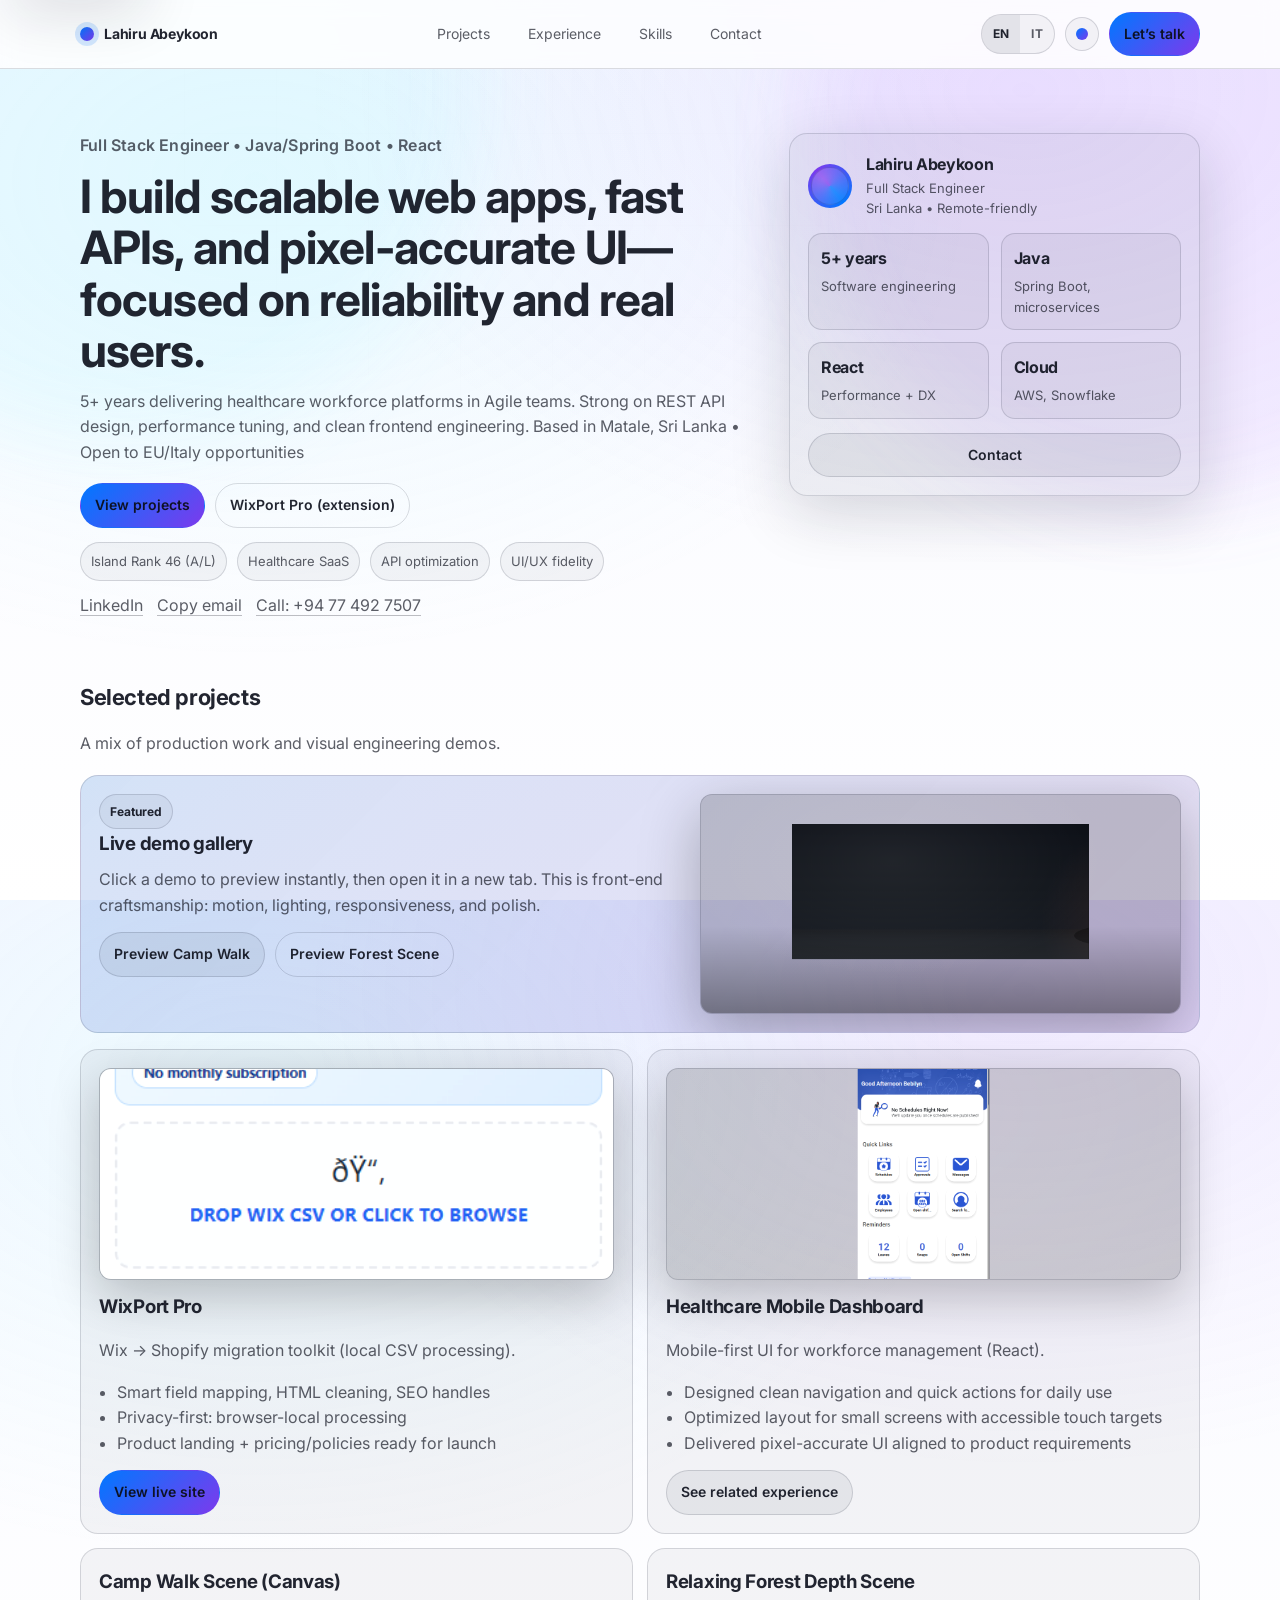
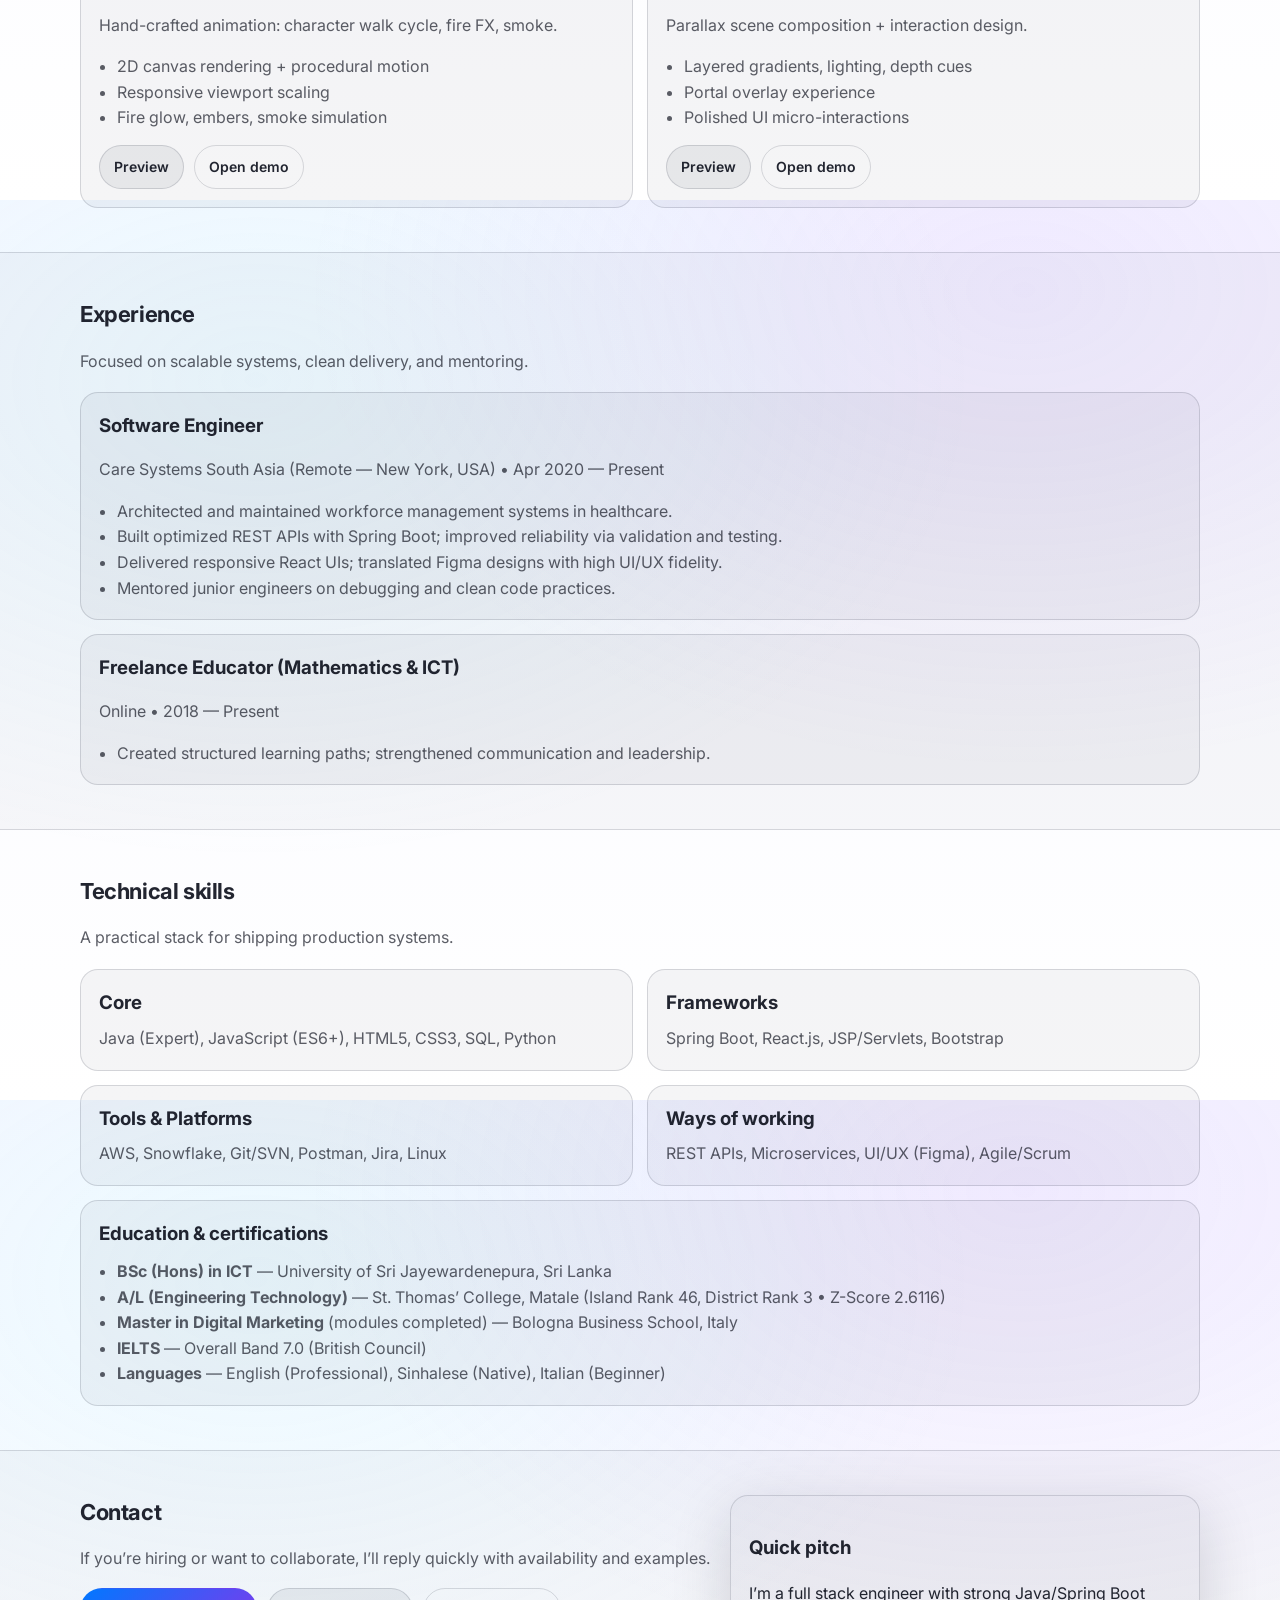
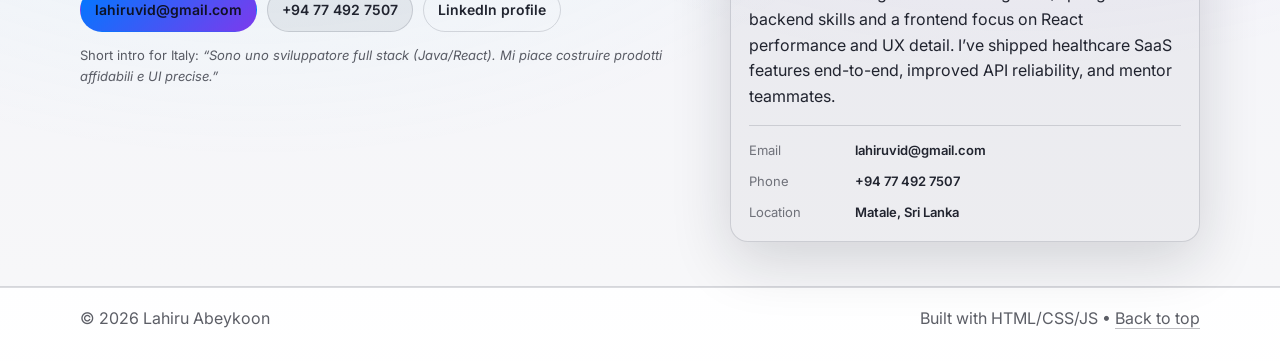
==== portfolio/index.html @ df811078 "Initial portfolio site Add bilingual (EN/IT) portfolio with live demo previews, WixPort Pro and Care" ====
<!doctype html>
<html lang="en" data-lang="en" translate="no" class="notranslate">
  <head>
    <meta charset="UTF-8" />
    <meta name="viewport" content="width=device-width, initial-scale=1.0" />
    <meta
      name="description"
      content="Lahiru Abeykoon — Full Stack Engineer (Java/Spring Boot + React). Scalable web apps, API optimization, and high-fidelity UI/UX."
    />
    <title>Lahiru Abeykoon — Full Stack Engineer</title>
    <link rel="preconnect" href="https://fonts.googleapis.com" />
    <link rel="preconnect" href="https://fonts.gstatic.com" crossorigin />
    <link
      href="https://fonts.googleapis.com/css2?family=Inter:wght@400;500;600;700&display=swap"
      rel="stylesheet"
    />
    <link rel="stylesheet" href="./styles.css?v=20260421" />
  </head>
  <body>
    <a class="skip" href="#content">Skip to content</a>

    <header class="header">
      <div class="container header__inner">
        <a class="brand" href="#top" aria-label="Back to top">
          <span class="brand__mark" aria-hidden="true"></span>
          <span class="brand__text">Lahiru Abeykoon</span>
        </a>

        <nav class="nav" aria-label="Primary">
          <a href="#projects" data-i18n="nav.projects">Projects</a>
          <a href="#experience" data-i18n="nav.experience">Experience</a>
          <a href="#skills" data-i18n="nav.skills">Skills</a>
          <a href="#contact" data-i18n="nav.contact">Contact</a>
        </nav>

        <div class="header__actions">
          <div class="seg notranslate" role="group" aria-label="Language" translate="no" data-notranslate="true">
            <button class="seg__btn notranslate" id="langEN" type="button" aria-pressed="true" translate="no">EN</button>
            <button class="seg__btn notranslate" id="langIT" type="button" aria-pressed="false" translate="no">IT</button>
          </div>
          <button class="iconbtn" id="themeToggle" type="button" aria-label="Toggle theme">
            <span class="iconbtn__dot" aria-hidden="true"></span>
          </button>
          <a class="btn btn--primary" href="#contact" data-i18n="cta.letsTalk">Let’s talk</a>
        </div>
      </div>
    </header>

    <main id="content">
      <section class="hero" id="top">
        <div class="container hero__inner">
          <div class="hero__copy">
            <p class="eyebrow" data-i18n="hero.eyebrow">Full Stack Engineer • Java/Spring Boot • React</p>
            <h1>
              <span data-i18n="hero.h1">
                I build scalable web apps, fast APIs, and pixel-accurate UI—focused on reliability and real users.
              </span>
            </h1>
            <p class="lead">
              <span data-i18n="hero.lead">
                5+ years delivering healthcare workforce platforms in Agile teams. Strong on REST API design, performance tuning, and clean frontend engineering.
              </span>
              <span class="muted" data-i18n="hero.sub">
                Based in Matale, Sri Lanka • Open to EU/Italy opportunities
              </span>
            </p>

            <div class="hero__cta">
              <a class="btn btn--primary" href="#projects" data-i18n="cta.viewProjects">View projects</a>
              <a class="btn btn--ghost" href="https://lahiruvid.github.io/wixport-pro/index.html#top" target="_blank" rel="noreferrer">
                <span data-i18n="cta.wixport">WixPort Pro (extension)</span>
              </a>
            </div>

            <div class="chips" aria-label="Quick highlights">
              <span class="chip" data-i18n="chip.rank">Island Rank 46 (A/L)</span>
              <span class="chip" data-i18n="chip.health">Healthcare SaaS</span>
              <span class="chip" data-i18n="chip.api">API optimization</span>
              <span class="chip" data-i18n="chip.ux">UI/UX fidelity</span>
            </div>

            <div class="hero__links">
              <a class="link" href="https://www.linkedin.com/in/lahiru-abeykoon-052228202" target="_blank" rel="noreferrer">
                LinkedIn
              </a>
              <button class="link link--button" type="button" id="copyEmail" data-copy="lahiruvid@gmail.com">
                <span data-i18n="link.copyEmail">Copy email</span>
              </button>
              <a class="link" href="tel:+94774927507"><span data-i18n="link.call">Call</span>: +94 77 492 7507</a>
            </div>
          </div>

          <aside class="hero__card" aria-label="Profile card">
            <div class="card">
              <div class="card__top">
                <div class="avatar" aria-hidden="true">
                  <span class="avatar__ring"></span>
                  <span class="avatar__core"></span>
                </div>
                <div class="card__meta">
                  <div class="card__name">Lahiru Abeykoon</div>
                  <div class="card__role" data-i18n="card.role">Full Stack Engineer</div>
                  <div class="card__loc" data-i18n="card.loc">Sri Lanka • Remote-friendly</div>
                </div>
              </div>

              <div class="card__grid" role="list">
                <div class="stat" role="listitem">
                  <div class="stat__k">5+ years</div>
                  <div class="stat__v" data-i18n="stat.software">Software engineering</div>
                </div>
                <div class="stat" role="listitem">
                  <div class="stat__k">Java</div>
                  <div class="stat__v">Spring Boot, microservices</div>
                </div>
                <div class="stat" role="listitem">
                  <div class="stat__k">React</div>
                  <div class="stat__v" data-i18n="stat.react">Performance + DX</div>
                </div>
                <div class="stat" role="listitem">
                  <div class="stat__k">Cloud</div>
                  <div class="stat__v">AWS, Snowflake</div>
                </div>
              </div>

              <div class="card__footer">
                <a class="btn btn--secondary btn--full" href="#contact" data-i18n="nav.contact">Contact</a>
              </div>
            </div>
          </aside>
        </div>

        <div class="hero__bg" aria-hidden="true">
          <div class="glow glow--a"></div>
          <div class="glow glow--b"></div>
          <div class="grid"></div>
        </div>
      </section>

      <section class="section" id="projects">
        <div class="container">
          <div class="section__head">
            <h2 data-i18n="projects.h2">Selected projects</h2>
            <p class="muted" data-i18n="projects.sub">A mix of production work and visual engineering demos.</p>
          </div>

          <div class="showcase" aria-label="Live demos">
            <article class="showcase__featured">
              <div class="showcase__copy">
                <p class="badge" data-i18n="showcase.badge">Featured</p>
                <h3 data-i18n="showcase.h3">Live demo gallery</h3>
                <p class="muted" data-i18n="showcase.p">
                  Click a demo to preview instantly, then open it in a new tab. This is front-end craftsmanship: motion, lighting, responsiveness, and polish.
                </p>
                <div class="showcase__actions">
                  <button class="btn btn--secondary" type="button" data-demo-open="../alto-sprite-generator.html" data-i18n="showcase.openCamp">
                    Preview Camp Walk
                  </button>
                  <button class="btn btn--ghost" type="button" data-demo-open="../index.html" data-i18n="showcase.openForest">
                    Preview Forest Scene
                  </button>
                </div>
              </div>
              <div class="showcase__peek" aria-hidden="true">
                <iframe title="Camp Walk preview" loading="lazy" src="../alto-sprite-generator.html"></iframe>
              </div>
            </article>
          </div>

          <div class="cards">
            <article class="pcard">
              <div class="pcard__media">
                <img
                  src="./assets/wixport-app.png"
                  alt="WixPort Pro app UI screenshot"
                  loading="lazy"
                />
              </div>
              <div class="pcard__top">
                <h3>WixPort Pro</h3>
                <p class="muted" data-i18n="wix.sub">Wix → Shopify migration toolkit (local CSV processing).</p>
              </div>
              <ul class="pcard__bullets">
                <li data-i18n="wix.b1">Smart field mapping, HTML cleaning, SEO handles</li>
                <li data-i18n="wix.b2">Privacy-first: browser-local processing</li>
                <li data-i18n="wix.b3">Product landing + pricing/policies ready for launch</li>
              </ul>
              <div class="pcard__actions">
                <a class="btn btn--primary" href="https://lahiruvid.github.io/wixport-pro/index.html#top" target="_blank" rel="noreferrer">
                  <span data-i18n="wix.view">View live site</span>
                </a>
              </div>
            </article>

            <article class="pcard">
              <div class="pcard__media pcard__media--phone">
                <img
                  src="./assets/caresystems-dashboard.png"
                  alt="Healthcare workforce mobile dashboard UI"
                  loading="lazy"
                />
              </div>
              <div class="pcard__top">
                <h3 data-i18n="care.h3">Healthcare Mobile Dashboard</h3>
                <p class="muted" data-i18n="care.sub">Mobile-first UI for workforce management (React).</p>
              </div>
              <ul class="pcard__bullets">
                <li data-i18n="care.b1">Designed clean navigation and quick actions for daily use</li>
                <li data-i18n="care.b2">Optimized layout for small screens with accessible touch targets</li>
                <li data-i18n="care.b3">Delivered pixel-accurate UI aligned to product requirements</li>
              </ul>
              <div class="pcard__actions">
                <a class="btn btn--secondary" href="#experience" data-i18n="care.seeExp">See related experience</a>
              </div>
            </article>

            <article class="pcard">
              <div class="pcard__top">
                <h3>Camp Walk Scene (Canvas)</h3>
                <p class="muted" data-i18n="camp.sub">Hand-crafted animation: character walk cycle, fire FX, smoke.</p>
              </div>
              <ul class="pcard__bullets">
                <li data-i18n="camp.b1">2D canvas rendering + procedural motion</li>
                <li data-i18n="camp.b2">Responsive viewport scaling</li>
                <li data-i18n="camp.b3">Fire glow, embers, smoke simulation</li>
              </ul>
              <div class="pcard__actions">
                <button class="btn btn--secondary" type="button" data-demo-open="../alto-sprite-generator.html" data-i18n="demo.preview">
                  Preview
                </button>
                <a class="btn btn--ghost" href="../alto-sprite-generator.html" target="_blank" rel="noreferrer" data-i18n="demo.open">
                  Open demo
                </a>
              </div>
            </article>

            <article class="pcard">
              <div class="pcard__top">
                <h3>Relaxing Forest Depth Scene</h3>
                <p class="muted" data-i18n="forest.sub">Parallax scene composition + interaction design.</p>
              </div>
              <ul class="pcard__bullets">
                <li data-i18n="forest.b1">Layered gradients, lighting, depth cues</li>
                <li data-i18n="forest.b2">Portal overlay experience</li>
                <li data-i18n="forest.b3">Polished UI micro-interactions</li>
              </ul>
              <div class="pcard__actions">
                <button class="btn btn--secondary" type="button" data-demo-open="../index.html" data-i18n="demo.preview">
                  Preview
                </button>
                <a class="btn btn--ghost" href="../index.html" target="_blank" rel="noreferrer" data-i18n="demo.open">
                  Open demo
                </a>
              </div>
            </article>
          </div>
        </div>
      </section>

      <section class="section section--alt" id="experience">
        <div class="container">
          <div class="section__head">
            <h2 data-i18n="exp.h2">Experience</h2>
            <p class="muted" data-i18n="exp.sub">Focused on scalable systems, clean delivery, and mentoring.</p>
          </div>

          <div class="timeline">
            <article class="titem">
              <div class="titem__role">
                <h3 data-i18n="exp.role1">Software Engineer</h3>
                <p class="muted">
                  <span data-i18n="exp.company1">Care Systems South Asia (Remote — New York, USA) • Apr 2020 — Present</span>
                </p>
              </div>
              <ul class="titem__bullets">
                <li data-i18n="exp.b11">Architected and maintained workforce management systems in healthcare.</li>
                <li data-i18n="exp.b12">Built optimized REST APIs with Spring Boot; improved reliability via validation and testing.</li>
                <li data-i18n="exp.b13">Delivered responsive React UIs; translated Figma designs with high UI/UX fidelity.</li>
                <li data-i18n="exp.b14">Mentored junior engineers on debugging and clean code practices.</li>
              </ul>
            </article>

            <article class="titem">
              <div class="titem__role">
                <h3 data-i18n="exp.role2">Freelance Educator (Mathematics &amp; ICT)</h3>
                <p class="muted" data-i18n="exp.company2">Online • 2018 — Present</p>
              </div>
              <ul class="titem__bullets">
                <li data-i18n="exp.b21">Created structured learning paths; strengthened communication and leadership.</li>
              </ul>
            </article>
          </div>
        </div>
      </section>

      <section class="section" id="skills">
        <div class="container">
          <div class="section__head">
            <h2 data-i18n="skills.h2">Technical skills</h2>
            <p class="muted" data-i18n="skills.sub">A practical stack for shipping production systems.</p>
          </div>

          <div class="skills">
            <div class="skill">
              <h3>Core</h3>
              <p>Java (Expert), JavaScript (ES6+), HTML5, CSS3, SQL, Python</p>
            </div>
            <div class="skill">
              <h3>Frameworks</h3>
              <p>Spring Boot, React.js, JSP/Servlets, Bootstrap</p>
            </div>
            <div class="skill">
              <h3>Tools &amp; Platforms</h3>
              <p>AWS, Snowflake, Git/SVN, Postman, Jira, Linux</p>
            </div>
            <div class="skill">
              <h3>Ways of working</h3>
              <p>REST APIs, Microservices, UI/UX (Figma), Agile/Scrum</p>
            </div>
          </div>

          <div class="edu">
            <h3 data-i18n="edu.h3">Education &amp; certifications</h3>
            <ul class="edu__list">
              <li><strong data-i18n="edu.d1">BSc (Hons) in ICT</strong> — <span data-i18n="edu.d1s">University of Sri Jayewardenepura, Sri Lanka</span></li>
              <li>
                <strong data-i18n="edu.d2">A/L (Engineering Technology)</strong> — <span data-i18n="edu.d2s">St. Thomas’ College, Matale</span>
                <span class="muted" data-i18n="edu.d2x">(Island Rank 46, District Rank 3 • Z-Score 2.6116)</span>
              </li>
              <li><strong data-i18n="edu.d3">Master in Digital Marketing</strong> <span data-i18n="edu.d3x">(modules completed)</span> — <span data-i18n="edu.d3s">Bologna Business School, Italy</span></li>
              <li><strong data-i18n="edu.d4">IELTS</strong> — <span data-i18n="edu.d4s">Overall Band 7.0 (British Council)</span></li>
              <li><strong data-i18n="edu.d5">Languages</strong> — <span data-i18n="edu.d5s">English (Professional), Sinhalese (Native), Italian (Beginner)</span></li>
            </ul>
          </div>
        </div>
      </section>

      <section class="section section--alt" id="contact">
        <div class="container">
          <div class="contact">
            <div class="contact__copy">
              <h2 data-i18n="contact.h2">Contact</h2>
              <p class="muted">
                <span data-i18n="contact.sub">
                  If you’re hiring or want to collaborate, I’ll reply quickly with availability and examples.
                </span>
              </p>
              <div class="contact__links">
                <a class="btn btn--primary" href="mailto:lahiruvid@gmail.com">lahiruvid@gmail.com</a>
                <a class="btn btn--secondary" href="tel:+94774927507">+94 77 492 7507</a>
                <a class="btn btn--ghost" href="https://www.linkedin.com/in/lahiru-abeykoon-052228202" target="_blank" rel="noreferrer">
                  <span data-i18n="contact.linkedin">LinkedIn profile</span>
                </a>
              </div>
              <p class="muted small">
                <span data-i18n="contact.itHint">Short intro for Italy:</span>
                <span class="italian" data-i18n="contact.itLine">“Sono uno sviluppatore full stack (Java/React). Mi piace costruire prodotti affidabili e UI precise.”</span>
              </p>
            </div>

            <div class="contact__card card card--soft">
              <h3 data-i18n="pitch.h3">Quick pitch</h3>
              <p>
                <span data-i18n="pitch.p">
                  I’m a full stack engineer with strong Java/Spring Boot backend skills and a frontend focus on React performance and UX detail. I’ve shipped healthcare SaaS features end-to-end, improved API reliability, and mentor teammates.
                </span>
              </p>
              <div class="divider" role="separator" aria-hidden="true"></div>
              <div class="kvs">
                <div class="kv"><span class="kv__k">Email</span><span class="kv__v">lahiruvid@gmail.com</span></div>
                <div class="kv"><span class="kv__k">Phone</span><span class="kv__v">+94 77 492 7507</span></div>
                <div class="kv"><span class="kv__k">Location</span><span class="kv__v">Matale, Sri Lanka</span></div>
              </div>
            </div>
          </div>
        </div>
      </section>
    </main>

    <footer class="footer">
      <div class="container footer__inner">
        <span class="muted">© <span id="year"></span> Lahiru Abeykoon</span>
        <span class="muted">
          Built with HTML/CSS/JS • <a class="link" href="#top">Back to top</a>
        </span>
      </div>
    </footer>

    <div class="modal" id="demoModal" aria-hidden="true" aria-label="Demo preview">
      <div class="modal__backdrop" data-demo-close></div>
      <div class="modal__panel" role="dialog" aria-modal="true" aria-label="Demo preview panel">
        <div class="modal__bar">
          <div class="modal__title" id="demoTitle" data-i18n="modal.title">Demo preview</div>
          <div class="modal__actions">
            <a class="btn btn--ghost" id="demoOpenNewTab" href="#" target="_blank" rel="noreferrer" data-i18n="modal.openNewTab">
              Open in new tab
            </a>
            <button class="btn btn--secondary" type="button" data-demo-close data-i18n="modal.close">Close</button>
          </div>
        </div>
        <iframe class="modal__frame" id="demoFrame" title="Demo preview frame"></iframe>
      </div>
    </div>

    <script src="./script.js?v=20260421"></script>
  </body>
</html>
---- portfolio/styles.css ----
:root {
  --bg: #070a10;
  --bg2: #0b1020;
  --text: rgba(255, 255, 255, 0.92);
  --muted: rgba(255, 255, 255, 0.68);
  --muted2: rgba(255, 255, 255, 0.56);
  --card: rgba(255, 255, 255, 0.06);
  --card2: rgba(255, 255, 255, 0.04);
  --line: rgba(255, 255, 255, 0.10);
  --shadow: 0 18px 60px rgba(0, 0, 0, 0.38);
  --accent: #8bf3ff;
  --accent2: #b27bff;
  --good: #86efac;
  --warn: #fde68a;
  --radius: 18px;
  --radius2: 14px;
  --container: 1120px;
}

[data-theme="light"] {
  --bg: #f7f8ff;
  --bg2: #ffffff;
  --text: rgba(15, 18, 30, 0.92);
  --muted: rgba(15, 18, 30, 0.68);
  --muted2: rgba(15, 18, 30, 0.56);
  --card: rgba(12, 18, 40, 0.06);
  --card2: rgba(12, 18, 40, 0.04);
  --line: rgba(12, 18, 40, 0.14);
  --shadow: 0 18px 60px rgba(20, 25, 40, 0.16);
  --accent: #0078ff;
  --accent2: #7c3aed;
}

* { box-sizing: border-box; }
html, body { height: 100%; }

body {
  margin: 0;
  background: radial-gradient(1200px 800px at 20% 20%, rgba(139, 243, 255, 0.12), transparent 60%),
    radial-gradient(1200px 800px at 80% 10%, rgba(178, 123, 255, 0.12), transparent 60%),
    linear-gradient(to bottom, var(--bg), var(--bg2));
  color: var(--text);
  font-family: Inter, system-ui, -apple-system, Segoe UI, Roboto, Arial, sans-serif;
  line-height: 1.6;
}

a { color: inherit; text-decoration: none; }
button { font: inherit; color: inherit; }

.container {
  width: min(var(--container), calc(100% - 40px));
  margin: 0 auto;
}

.muted { color: var(--muted); }
.small { font-size: 13px; }
.italian { font-style: italic; }

.skip {
  position: absolute;
  top: 10px;
  left: 10px;
  padding: 10px 12px;
  border-radius: 12px;
  background: var(--bg2);
  box-shadow: var(--shadow);
  transform: translateY(-140%);
  transition: transform 0.18s ease;
  z-index: 999;
}
.skip:focus { transform: translateY(0); }

.header {
  position: sticky;
  top: 0;
  z-index: 50;
  background: color-mix(in srgb, var(--bg2) 76%, transparent);
  backdrop-filter: blur(10px);
  border-bottom: 1px solid var(--line);
}
.header__inner {
  display: flex;
  align-items: center;
  justify-content: space-between;
  gap: 14px;
  min-height: 68px;
}

.brand {
  display: inline-flex;
  align-items: center;
  gap: 10px;
  font-weight: 700;
  letter-spacing: -0.2px;
}
.brand__mark {
  width: 14px;
  height: 14px;
  border-radius: 999px;
  background: linear-gradient(135deg, var(--accent), var(--accent2));
  box-shadow: 0 0 0 5px color-mix(in srgb, var(--accent) 16%, transparent);
}
.brand__text { font-size: 14px; }

.nav {
  display: flex;
  gap: 18px;
  align-items: center;
  color: var(--muted);
  font-size: 14px;
}
.nav a { padding: 8px 10px; border-radius: 999px; }
.nav a:hover { background: var(--card); color: var(--text); }

.header__actions { display: flex; gap: 10px; align-items: center; }
.seg {
  display: inline-flex;
  border: 1px solid var(--line);
  background: var(--card2);
  border-radius: 999px;
  overflow: hidden;
}
.seg__btn {
  border: 0;
  background: transparent;
  padding: 9px 11px;
  cursor: pointer;
  color: var(--muted);
  font-weight: 700;
  letter-spacing: 0.3px;
  font-size: 12px;
}
.seg__btn[aria-pressed="true"] {
  background: var(--card);
  color: var(--text);
}
.seg__btn:hover { background: var(--card2); color: var(--text); }
.iconbtn {
  border: 1px solid var(--line);
  background: var(--card2);
  padding: 10px;
  border-radius: 999px;
  cursor: pointer;
  display: inline-flex;
  align-items: center;
  justify-content: center;
}
.iconbtn:hover { background: var(--card); }
.iconbtn__dot {
  width: 12px;
  height: 12px;
  border-radius: 999px;
  background: linear-gradient(135deg, var(--accent), var(--accent2));
}

.btn {
  display: inline-flex;
  align-items: center;
  justify-content: center;
  gap: 10px;
  border-radius: 999px;
  padding: 10px 14px;
  border: 1px solid transparent;
  cursor: pointer;
  transition: transform 0.12s ease, background 0.12s ease, border-color 0.12s ease;
  font-weight: 600;
  font-size: 14px;
}
.btn:active { transform: translateY(1px); }
.btn--full { width: 100%; }
.btn--primary {
  background: linear-gradient(135deg, var(--accent), var(--accent2));
  color: rgba(10, 12, 20, 0.92);
}
.btn--secondary {
  background: var(--card);
  border-color: var(--line);
}
.btn--ghost {
  background: transparent;
  border-color: var(--line);
}
.btn--ghost:hover, .btn--secondary:hover { background: var(--card2); }

.hero {
  position: relative;
  padding: 64px 0 18px;
  overflow: clip;
}
.hero__inner {
  display: grid;
  grid-template-columns: 1.25fr 0.75fr;
  gap: 24px;
  align-items: start;
}

.eyebrow {
  display: inline-flex;
  gap: 10px;
  align-items: center;
  color: var(--muted);
  font-weight: 600;
  letter-spacing: 0.2px;
  margin: 0 0 12px;
}

h1 {
  font-size: clamp(32px, 4vw, 46px);
  line-height: 1.12;
  letter-spacing: -0.9px;
  margin: 0 0 12px;
}

.lead {
  margin: 0 0 18px;
  color: var(--muted);
  font-size: 16px;
}

.hero__cta { display: flex; gap: 10px; flex-wrap: wrap; margin: 18px 0 14px; }

.chips { display: flex; flex-wrap: wrap; gap: 10px; margin: 12px 0 12px; }
.chip {
  padding: 8px 10px;
  border-radius: 999px;
  background: var(--card2);
  border: 1px solid var(--line);
  font-size: 13px;
  color: var(--muted);
}

.hero__links {
  display: flex;
  flex-wrap: wrap;
  gap: 14px;
  margin-top: 10px;
}
.link {
  color: var(--muted);
  text-decoration: underline;
  text-decoration-color: color-mix(in srgb, var(--muted) 40%, transparent);
  text-underline-offset: 4px;
}
.link:hover { color: var(--text); }
.link--button {
  border: 0;
  background: transparent;
  padding: 0;
  cursor: pointer;
}

.hero__card { position: relative; }
.card {
  background: color-mix(in srgb, var(--card) 92%, transparent);
  border: 1px solid var(--line);
  border-radius: var(--radius);
  box-shadow: var(--shadow);
  padding: 18px;
}
.card--soft { background: color-mix(in srgb, var(--card2) 95%, transparent); }

.card__top { display: flex; gap: 14px; align-items: center; }
.avatar { width: 44px; height: 44px; position: relative; }
.avatar__ring {
  position: absolute;
  inset: 0;
  border-radius: 999px;
  background: conic-gradient(from 140deg, var(--accent), var(--accent2), var(--accent));
  filter: blur(0.2px);
}
.avatar__core {
  position: absolute;
  inset: 3px;
  border-radius: 999px;
  background: radial-gradient(circle at 30% 30%, rgba(255, 255, 255, 0.25), rgba(255, 255, 255, 0.05));
  border: 1px solid var(--line);
}

.card__name { font-weight: 700; letter-spacing: -0.3px; }
.card__role, .card__loc { color: var(--muted); font-size: 13px; }

.card__grid {
  display: grid;
  grid-template-columns: 1fr 1fr;
  gap: 12px;
  margin-top: 14px;
}
.stat {
  background: var(--card2);
  border: 1px solid var(--line);
  border-radius: var(--radius2);
  padding: 12px;
}
.stat__k { font-weight: 700; letter-spacing: -0.3px; }
.stat__v { color: var(--muted); font-size: 13px; margin-top: 4px; }

.card__footer { margin-top: 14px; }

.hero__bg { position: absolute; inset: -120px 0 -140px; pointer-events: none; z-index: -1; }
.glow {
  position: absolute;
  width: 720px;
  height: 720px;
  border-radius: 999px;
  filter: blur(40px);
  opacity: 0.72;
}
.glow--a { left: -240px; top: -220px; background: rgba(139, 243, 255, 0.16); }
.glow--b { right: -240px; top: -160px; background: rgba(178, 123, 255, 0.16); }
.grid {
  position: absolute;
  inset: 0;
  background-image:
    linear-gradient(to right, color-mix(in srgb, var(--line) 55%, transparent) 1px, transparent 1px),
    linear-gradient(to bottom, color-mix(in srgb, var(--line) 55%, transparent) 1px, transparent 1px);
  background-size: 92px 92px;
  opacity: 0.08;
  mask-image: radial-gradient(ellipse at 40% 15%, rgba(0,0,0,1) 10%, rgba(0,0,0,0) 72%);
}

.section { padding: 44px 0; }
.section--alt {
  background: color-mix(in srgb, var(--card2) 65%, transparent);
  border-top: 1px solid var(--line);
  border-bottom: 1px solid var(--line);
}
.section__head { margin-bottom: 18px; }
h2 {
  margin: 0;
  font-size: 22px;
  letter-spacing: -0.4px;
}

.cards {
  display: grid;
  grid-template-columns: repeat(2, minmax(0, 1fr));
  gap: 14px;
}
.pcard {
  background: var(--card2);
  border: 1px solid var(--line);
  border-radius: var(--radius);
  padding: 18px;
}
.pcard__media {
  border-radius: calc(var(--radius) - 6px);
  border: 1px solid var(--line);
  overflow: hidden;
  background: rgba(0, 0, 0, 0.16);
  margin-bottom: 12px;
  box-shadow: 0 16px 50px rgba(0, 0, 0, 0.22);
}
.pcard__media img {
  width: 100%;
  height: 210px;
  object-fit: cover;
  display: block;
  filter: saturate(1.02) contrast(1.05);
  transform: scale(1.02);
}
.pcard__media--phone img {
  height: 210px;
  object-fit: contain;
  background: radial-gradient(ellipse at 45% 20%, rgba(255,255,255,0.10), rgba(255,255,255,0.02));
}
.pcard h3 { margin: 0 0 6px; letter-spacing: -0.3px; }
.pcard__bullets { margin: 12px 0 0; padding-left: 18px; color: var(--muted); }
.pcard__actions { margin-top: 14px; display: flex; gap: 10px; flex-wrap: wrap; }

.showcase {
  margin: 14px 0 16px;
}
.showcase__featured {
  display: grid;
  grid-template-columns: 1.1fr 0.9fr;
  gap: 14px;
  background: linear-gradient(
      135deg,
      color-mix(in srgb, var(--accent) 14%, transparent),
      color-mix(in srgb, var(--accent2) 12%, transparent)
    ),
    var(--card2);
  border: 1px solid var(--line);
  border-radius: var(--radius);
  padding: 18px;
  overflow: hidden;
  position: relative;
}
.badge {
  display: inline-flex;
  align-items: center;
  gap: 8px;
  padding: 7px 10px;
  border-radius: 999px;
  border: 1px solid var(--line);
  background: color-mix(in srgb, var(--card) 70%, transparent);
  font-size: 12px;
  font-weight: 700;
  color: var(--text);
  margin: 0 0 10px;
}
.showcase__copy h3 { margin: 0 0 8px; letter-spacing: -0.3px; }
.showcase__copy p { margin: 0; }
.showcase__actions { display: flex; gap: 10px; flex-wrap: wrap; margin-top: 14px; }
.showcase__peek {
  position: relative;
  border-radius: calc(var(--radius) - 6px);
  border: 1px solid var(--line);
  overflow: hidden;
  background: rgba(0, 0, 0, 0.18);
  min-height: 220px;
  box-shadow: 0 18px 60px rgba(0, 0, 0, 0.28);
}
.showcase__peek::after {
  content: "";
  position: absolute;
  inset: 0;
  pointer-events: none;
  background: radial-gradient(ellipse at 40% 30%, rgba(255,255,255,0.08), transparent 55%),
    linear-gradient(to top, rgba(0,0,0,0.35), transparent 40%);
}
.showcase__peek iframe {
  width: 100%;
  height: 100%;
  border: 0;
  transform: scale(0.62);
  transform-origin: 50% 35%;
  filter: saturate(0.95) contrast(1.05) brightness(0.95);
  pointer-events: none;
}

.modal {
  position: fixed;
  inset: 0;
  z-index: 300;
  display: none;
  align-items: center;
  justify-content: center;
  padding: 18px;
}
.modal.open { display: flex; }
.modal__backdrop {
  position: absolute;
  inset: 0;
  background: rgba(0, 0, 0, 0.62);
  backdrop-filter: blur(10px);
}
.modal__panel {
  position: relative;
  width: min(1100px, 96vw);
  height: min(720px, 86vh);
  border-radius: 18px;
  border: 1px solid var(--line);
  background: color-mix(in srgb, var(--bg2) 72%, transparent);
  box-shadow: var(--shadow);
  overflow: hidden;
}
.modal__bar {
  display: flex;
  align-items: center;
  justify-content: space-between;
  gap: 10px;
  padding: 10px 12px;
  border-bottom: 1px solid var(--line);
}
.modal__title {
  font-weight: 700;
  letter-spacing: -0.2px;
  font-size: 13px;
  color: var(--muted);
}
.modal__actions { display: flex; gap: 10px; align-items: center; }
.modal__frame {
  width: 100%;
  height: calc(100% - 44px);
  border: 0;
  display: block;
  background: transparent;
}
.timeline { display: grid; gap: 14px; }
.titem {
  background: var(--card2);
  border: 1px solid var(--line);
  border-radius: var(--radius);
  padding: 18px;
}
.titem h3 { margin: 0; }
.titem__bullets { margin: 12px 0 0; padding-left: 18px; color: var(--muted); }

.skills {
  display: grid;
  grid-template-columns: repeat(2, minmax(0, 1fr));
  gap: 14px;
}
.skill {
  background: var(--card2);
  border: 1px solid var(--line);
  border-radius: var(--radius);
  padding: 18px;
}
.skill h3 { margin: 0 0 8px; }
.skill p { margin: 0; color: var(--muted); }

.edu {
  margin-top: 14px;
  background: var(--card2);
  border: 1px solid var(--line);
  border-radius: var(--radius);
  padding: 18px;
}
.edu h3 { margin: 0 0 10px; }
.edu__list { margin: 0; padding-left: 18px; color: var(--muted); }

.contact {
  display: grid;
  grid-template-columns: 1.15fr 0.85fr;
  gap: 14px;
  align-items: start;
}
.contact__links { display: flex; gap: 10px; flex-wrap: wrap; margin-top: 14px; }

.divider {
  height: 1px;
  background: var(--line);
  margin: 14px 0;
}
.kvs { display: grid; gap: 10px; }
.kv { display: grid; grid-template-columns: 96px 1fr; gap: 10px; }
.kv__k { color: var(--muted2); font-size: 13px; }
.kv__v { color: var(--text); font-weight: 600; font-size: 13px; }

.footer {
  padding: 18px 0 30px;
  border-top: 1px solid var(--line);
}
.footer__inner {
  display: flex;
  justify-content: space-between;
  gap: 14px;
  flex-wrap: wrap;
}

@media (max-width: 920px) {
  .hero__inner { grid-template-columns: 1fr; }
  .cards { grid-template-columns: 1fr; }
  .skills { grid-template-columns: 1fr; }
  .contact { grid-template-columns: 1fr; }
  .nav { display: none; }
  .showcase__featured { grid-template-columns: 1fr; }
  .showcase__peek iframe { transform: scale(0.72); transform-origin: 50% 28%; }
}

@media (prefers-reduced-motion: reduce) {
  * { scroll-behavior: auto !important; transition: none !important; }
}
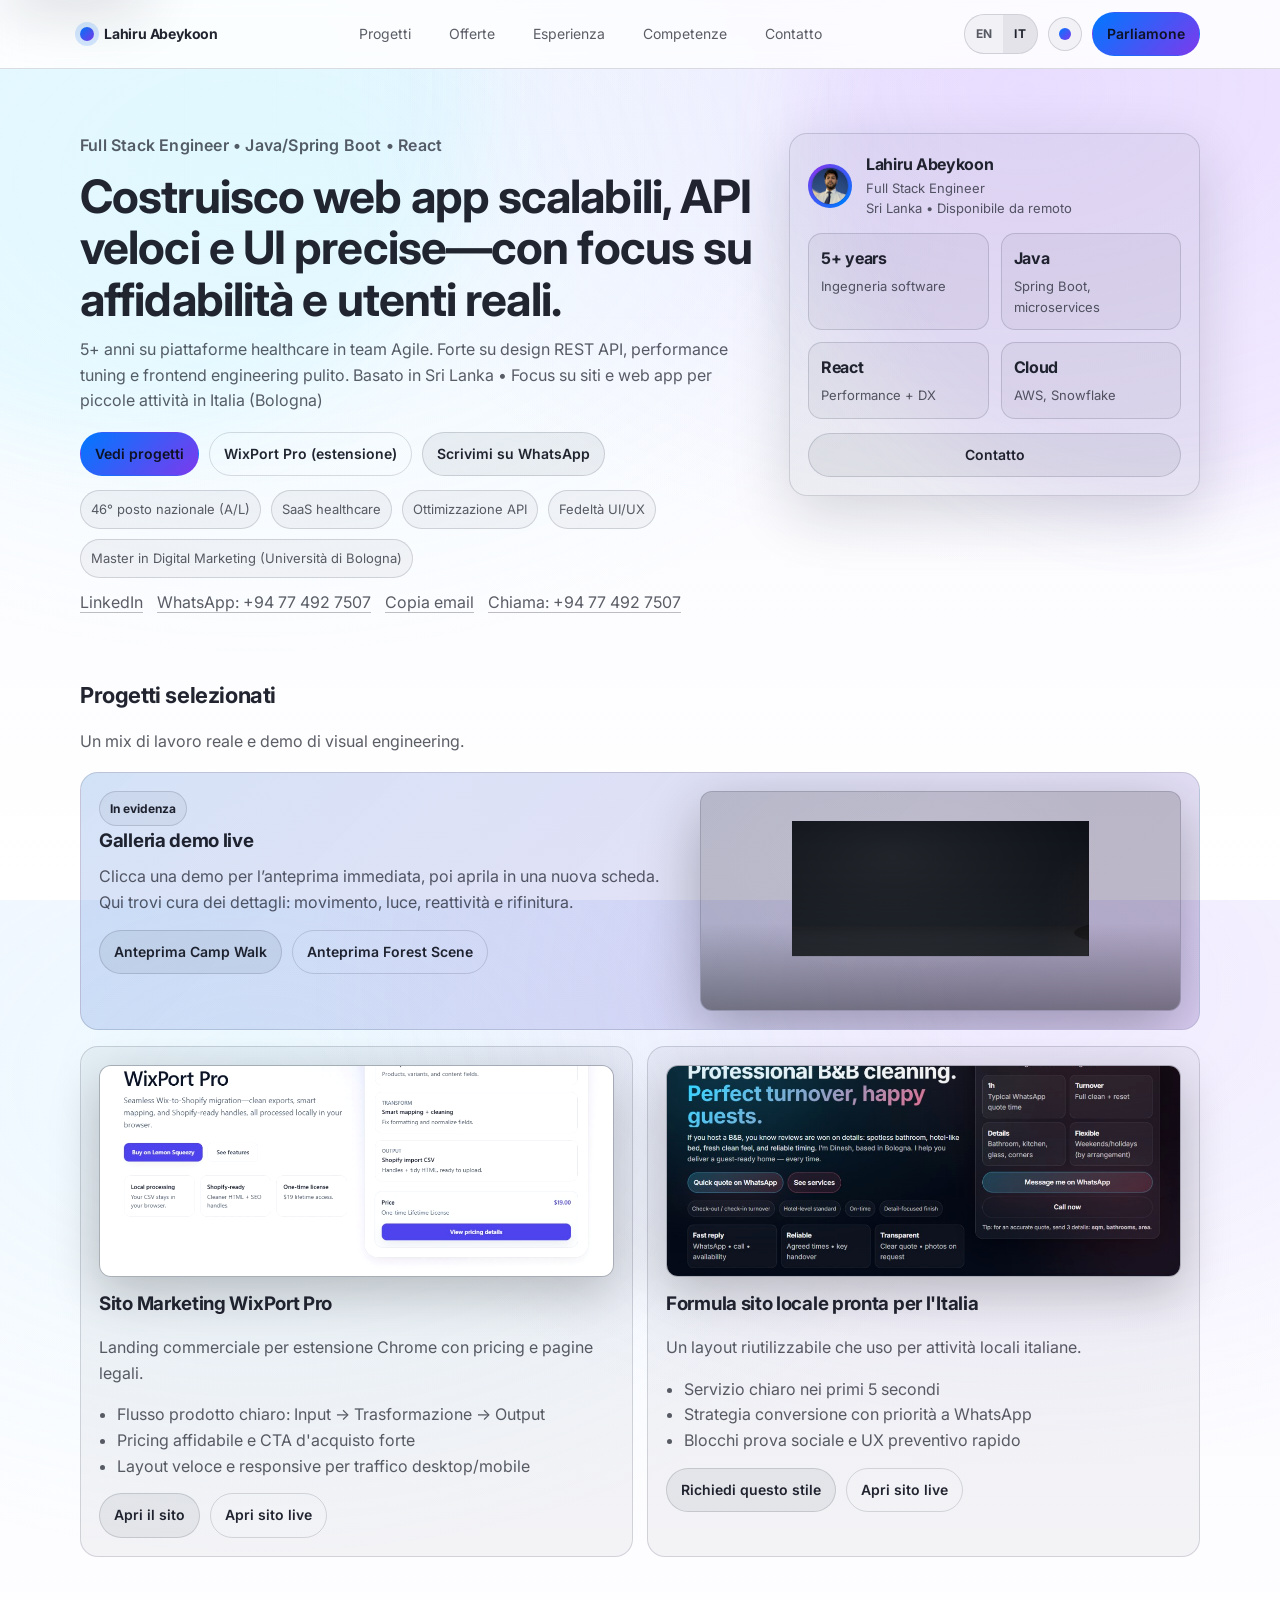
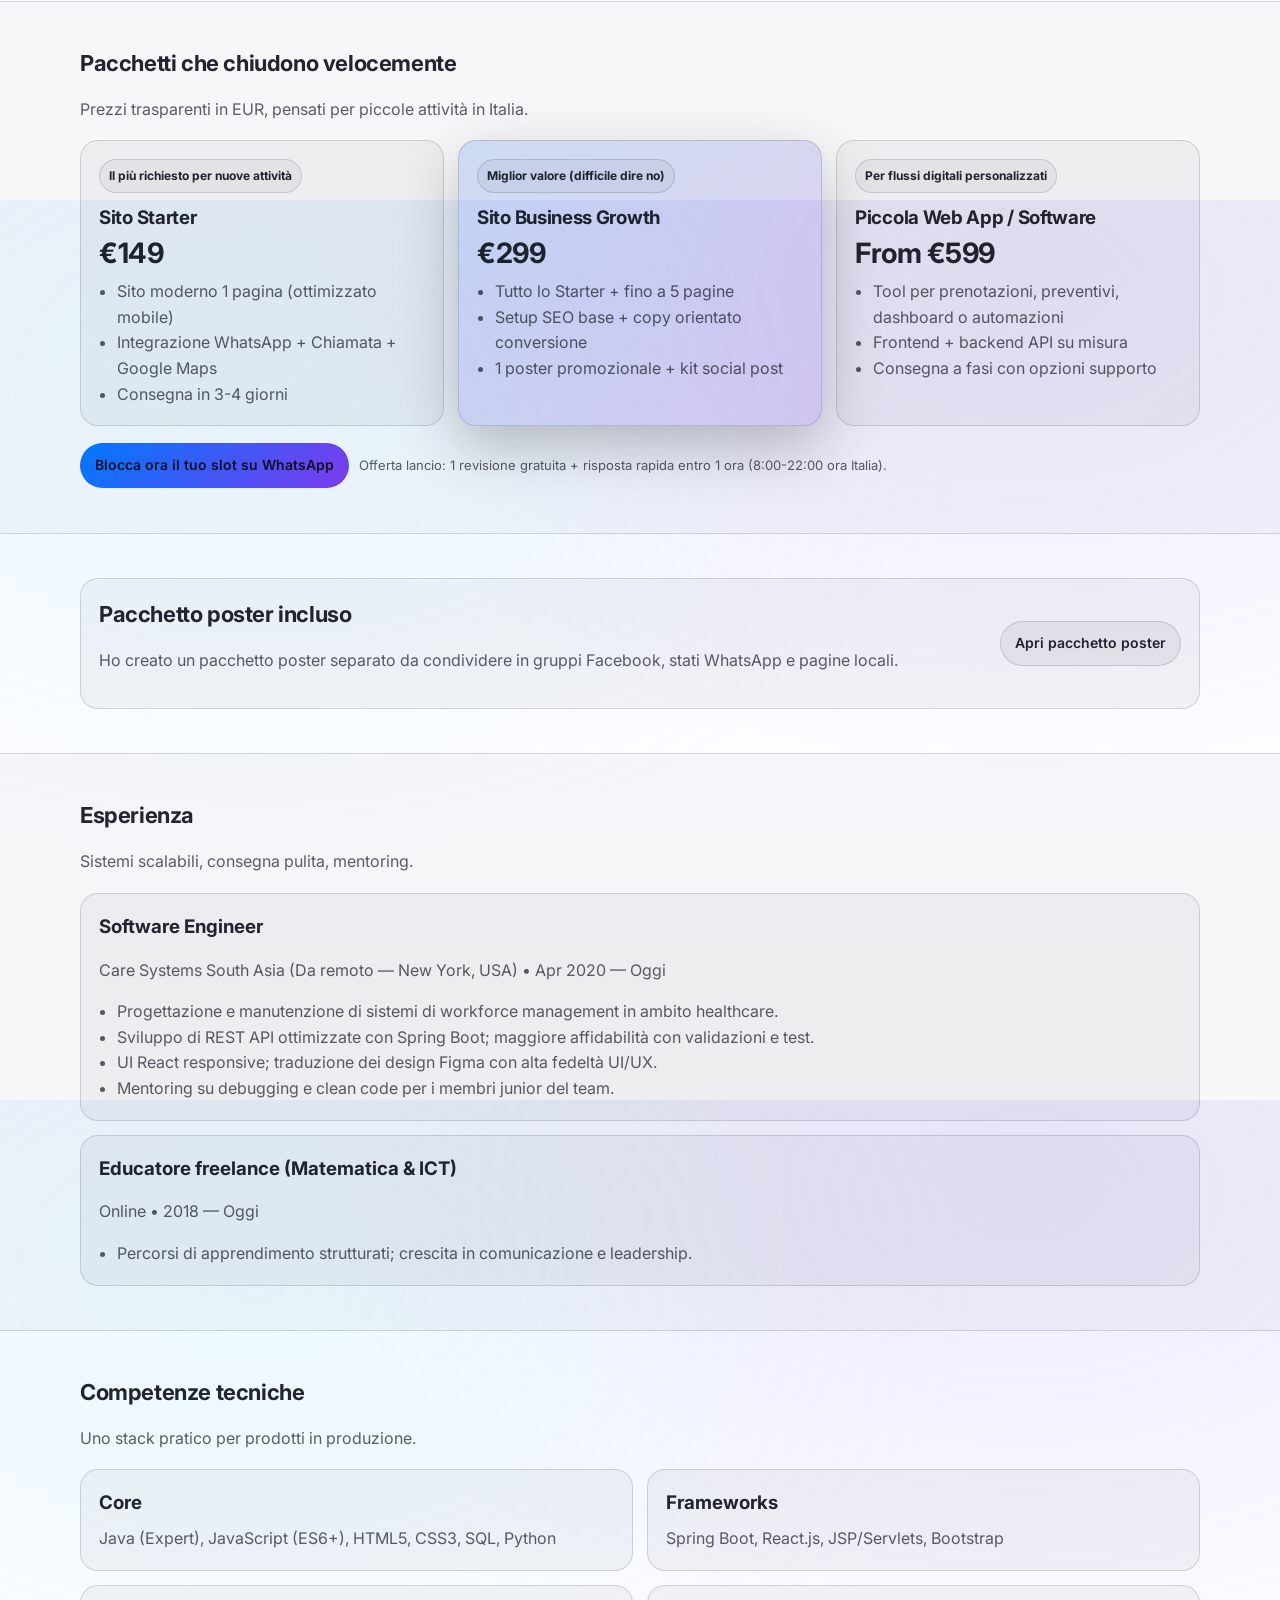
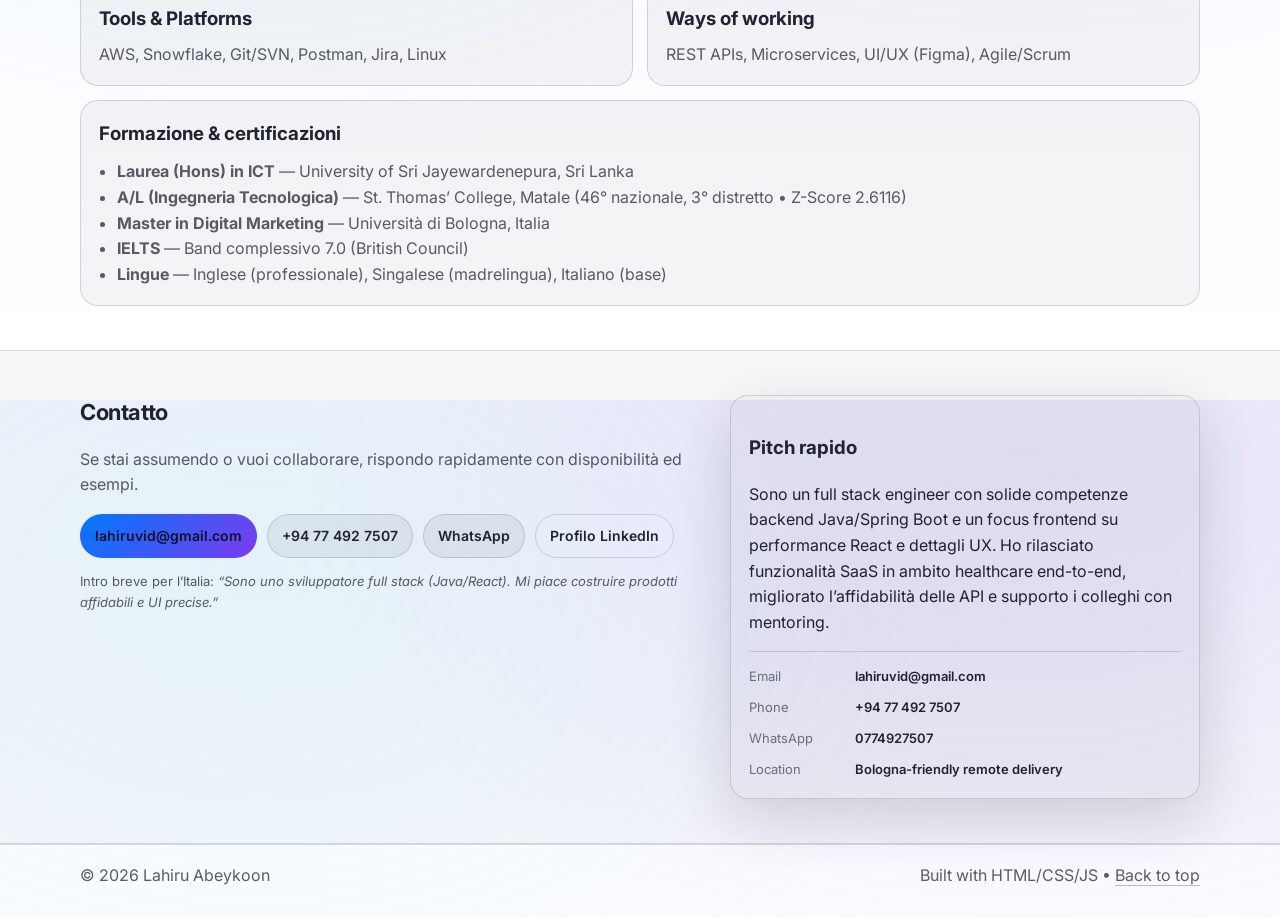
==== commit f06b858f: "Update portfolio with Italy-focused offers and poster assets Refresh the portfolio for local Italian" ====
--- a/portfolio/index.html
+++ b/portfolio/index.html
@@ -1,5 +1,5 @@
 <!doctype html>
-<html lang="en" data-lang="en" translate="no" class="notranslate">
+<html lang="it" data-lang="it" translate="no" class="notranslate">
   <head>
     <meta charset="UTF-8" />
     <meta name="viewport" content="width=device-width, initial-scale=1.0" />
@@ -28,6 +28,7 @@
 
         <nav class="nav" aria-label="Primary">
           <a href="#projects" data-i18n="nav.projects">Projects</a>
+          <a href="#offers" data-i18n="nav.offers">Offers</a>
           <a href="#experience" data-i18n="nav.experience">Experience</a>
           <a href="#skills" data-i18n="nav.skills">Skills</a>
           <a href="#contact" data-i18n="nav.contact">Contact</a>
@@ -35,8 +36,8 @@
 
         <div class="header__actions">
           <div class="seg notranslate" role="group" aria-label="Language" translate="no" data-notranslate="true">
-            <button class="seg__btn notranslate" id="langEN" type="button" aria-pressed="true" translate="no">EN</button>
-            <button class="seg__btn notranslate" id="langIT" type="button" aria-pressed="false" translate="no">IT</button>
+            <button class="seg__btn notranslate" id="langEN" type="button" aria-pressed="false" translate="no">EN</button>
+            <button class="seg__btn notranslate" id="langIT" type="button" aria-pressed="true" translate="no">IT</button>
           </div>
           <button class="iconbtn" id="themeToggle" type="button" aria-label="Toggle theme">
             <span class="iconbtn__dot" aria-hidden="true"></span>
@@ -61,7 +62,7 @@
                 5+ years delivering healthcare workforce platforms in Agile teams. Strong on REST API design, performance tuning, and clean frontend engineering.
               </span>
               <span class="muted" data-i18n="hero.sub">
-                Based in Matale, Sri Lanka • Open to EU/Italy opportunities
+                Based in Sri Lanka • Focused on Italy (Bologna) small-business websites and web apps
               </span>
             </p>
 
@@ -70,6 +71,9 @@
               <a class="btn btn--ghost" href="https://lahiruvid.github.io/wixport-pro/index.html#top" target="_blank" rel="noreferrer">
                 <span data-i18n="cta.wixport">WixPort Pro (extension)</span>
               </a>
+              <a class="btn btn--secondary" href="https://wa.me/94774927507?text=Ciao%20Lahiru%2C%20ho%20visto%20il%20tuo%20portfolio%20e%20voglio%20un%20preventivo%20rapido." target="_blank" rel="noreferrer" data-i18n="cta.whatsappNow">
+                WhatsApp now
+              </a>
             </div>
 
             <div class="chips" aria-label="Quick highlights">
@@ -77,12 +81,14 @@
               <span class="chip" data-i18n="chip.health">Healthcare SaaS</span>
               <span class="chip" data-i18n="chip.api">API optimization</span>
               <span class="chip" data-i18n="chip.ux">UI/UX fidelity</span>
+              <span class="chip" data-i18n="chip.dm">Digital Marketing Master's (Bologna University)</span>
             </div>
 
             <div class="hero__links">
               <a class="link" href="https://www.linkedin.com/in/lahiru-abeykoon-052228202" target="_blank" rel="noreferrer">
                 LinkedIn
               </a>
+              <a class="link" href="https://wa.me/94774927507" target="_blank" rel="noreferrer">WhatsApp: +94 77 492 7507</a>
               <button class="link link--button" type="button" id="copyEmail" data-copy="lahiruvid@gmail.com">
                 <span data-i18n="link.copyEmail">Copy email</span>
               </button>
@@ -95,7 +101,7 @@
               <div class="card__top">
                 <div class="avatar" aria-hidden="true">
                   <span class="avatar__ring"></span>
-                  <span class="avatar__core"></span>
+                  <img class="avatar__img" src="./assets/lahiru-profile.png" alt="Lahiru Abeykoon profile photo" />
                 </div>
                 <div class="card__meta">
                   <div class="card__name">Lahiru Abeykoon</div>
@@ -171,89 +177,124 @@
             <article class="pcard">
               <div class="pcard__media">
                 <img
-                  src="./assets/wixport-app.png"
-                  alt="WixPort Pro app UI screenshot"
+                  src="./assets/wixport-desktop.png"
+                  alt="WixPort Pro desktop hero screenshot"
                   loading="lazy"
                 />
               </div>
               <div class="pcard__top">
-                <h3>WixPort Pro</h3>
-                <p class="muted" data-i18n="wix.sub">Wix → Shopify migration toolkit (local CSV processing).</p>
+                <h3 data-i18n="wixcase.h3">WixPort Pro Marketing Site</h3>
+                <p class="muted" data-i18n="wixcase.sub">Commercial landing page for a Chrome extension with pricing and legal pages.</p>
               </div>
               <ul class="pcard__bullets">
-                <li data-i18n="wix.b1">Smart field mapping, HTML cleaning, SEO handles</li>
-                <li data-i18n="wix.b2">Privacy-first: browser-local processing</li>
-                <li data-i18n="wix.b3">Product landing + pricing/policies ready for launch</li>
+                <li data-i18n="wixcase.b1">Clear product flow: Input → Transform → Output</li>
+                <li data-i18n="wixcase.b2">Trust-focused pricing and strong purchase CTA</li>
+                <li data-i18n="wixcase.b3">Fast responsive layout for desktop and mobile traffic</li>
               </ul>
               <div class="pcard__actions">
-                <a class="btn btn--primary" href="https://lahiruvid.github.io/wixport-pro/index.html#top" target="_blank" rel="noreferrer">
-                  <span data-i18n="wix.view">View live site</span>
+                <a class="btn btn--secondary" href="https://lahiruvid.github.io/wixport-pro/" target="_blank" rel="noreferrer" data-i18n="wixcase.view">
+                  View live site
                 </a>
+                <a class="btn btn--ghost" href="https://lahiruvid.github.io/wixport-pro/index.html#top" target="_blank" rel="noreferrer" data-i18n="wixcase.repo">
+                  GitHub repo
+                </a>
               </div>
             </article>
 
             <article class="pcard">
-              <div class="pcard__media pcard__media--phone">
+              <div class="pcard__media">
                 <img
-                  src="./assets/caresystems-dashboard.png"
-                  alt="Healthcare workforce mobile dashboard UI"
+                  src="./assets/dinesh-desktop.png"
+                  alt="Dinesh B&B cleaning desktop hero screenshot"
                   loading="lazy"
                 />
               </div>
               <div class="pcard__top">
-                <h3 data-i18n="care.h3">Healthcare Mobile Dashboard</h3>
-                <p class="muted" data-i18n="care.sub">Mobile-first UI for workforce management (React).</p>
+                <h3 data-i18n="italy.h3">Italy-ready Local Website Formula</h3>
+                <p class="muted" data-i18n="italy.sub">A reusable layout pattern I use for local businesses in Italy.</p>
               </div>
               <ul class="pcard__bullets">
-                <li data-i18n="care.b1">Designed clean navigation and quick actions for daily use</li>
-                <li data-i18n="care.b2">Optimized layout for small screens with accessible touch targets</li>
-                <li data-i18n="care.b3">Delivered pixel-accurate UI aligned to product requirements</li>
+                <li data-i18n="italy.b1">Service clarity in first 5 seconds</li>
+                <li data-i18n="italy.b2">WhatsApp-first conversion strategy</li>
+                <li data-i18n="italy.b3">Social-proof blocks and fast quote UX</li>
               </ul>
               <div class="pcard__actions">
-                <a class="btn btn--secondary" href="#experience" data-i18n="care.seeExp">See related experience</a>
-              </div>
-            </article>
-
-            <article class="pcard">
-              <div class="pcard__top">
-                <h3>Camp Walk Scene (Canvas)</h3>
-                <p class="muted" data-i18n="camp.sub">Hand-crafted animation: character walk cycle, fire FX, smoke.</p>
-              </div>
-              <ul class="pcard__bullets">
-                <li data-i18n="camp.b1">2D canvas rendering + procedural motion</li>
-                <li data-i18n="camp.b2">Responsive viewport scaling</li>
-                <li data-i18n="camp.b3">Fire glow, embers, smoke simulation</li>
-              </ul>
-              <div class="pcard__actions">
-                <button class="btn btn--secondary" type="button" data-demo-open="../alto-sprite-generator.html" data-i18n="demo.preview">
-                  Preview
-                </button>
-                <a class="btn btn--ghost" href="../alto-sprite-generator.html" target="_blank" rel="noreferrer" data-i18n="demo.open">
-                  Open demo
+                <a class="btn btn--secondary" href="https://wa.me/94774927507?text=Ciao%20Lahiru%2C%20vorrei%20un%20sito%20simile%20a%20questo." target="_blank" rel="noreferrer" data-i18n="italy.cta">
+                  Request this style
                 </a>
-              </div>
-            </article>
-
-            <article class="pcard">
-              <div class="pcard__top">
-                <h3>Relaxing Forest Depth Scene</h3>
-                <p class="muted" data-i18n="forest.sub">Parallax scene composition + interaction design.</p>
-              </div>
-              <ul class="pcard__bullets">
-                <li data-i18n="forest.b1">Layered gradients, lighting, depth cues</li>
-                <li data-i18n="forest.b2">Portal overlay experience</li>
-                <li data-i18n="forest.b3">Polished UI micro-interactions</li>
-              </ul>
-              <div class="pcard__actions">
-                <button class="btn btn--secondary" type="button" data-demo-open="../index.html" data-i18n="demo.preview">
-                  Preview
-                </button>
-                <a class="btn btn--ghost" href="../index.html" target="_blank" rel="noreferrer" data-i18n="demo.open">
-                  Open demo
+                <a class="btn btn--ghost" href="https://lahiruvid.github.io/Dinesh-B-B/#servizi" target="_blank" rel="noreferrer" data-i18n="italy.repo">
+                  Portfolio repo
                 </a>
               </div>
             </article>
           </div>
+        </div>
+      </section>
+
+      <section class="section section--alt" id="offers">
+        <div class="container">
+          <div class="section__head">
+            <h2 data-i18n="offers.h2">Packages that close fast</h2>
+            <p class="muted" data-i18n="offers.sub">Transparent pricing in EUR, built for small businesses in Italy.</p>
+          </div>
+
+          <div class="offers">
+            <article class="offer">
+              <p class="offer__tag" data-i18n="offers.starter.tag">Most requested for new businesses</p>
+              <h3 data-i18n="offers.starter.h3">Starter Website</h3>
+              <p class="offer__price">€149</p>
+              <ul class="offer__list">
+                <li data-i18n="offers.starter.b1">1-page modern website (mobile optimized)</li>
+                <li data-i18n="offers.starter.b2">WhatsApp + Call + Google Maps integration</li>
+                <li data-i18n="offers.starter.b3">Delivery in 3-4 days</li>
+              </ul>
+            </article>
+
+            <article class="offer offer--featured">
+              <p class="offer__tag" data-i18n="offers.business.tag">Best value (hard to say no)</p>
+              <h3 data-i18n="offers.business.h3">Business Growth Site</h3>
+              <p class="offer__price">€299</p>
+              <ul class="offer__list">
+                <li data-i18n="offers.business.b1">Everything in Starter + up to 5 pages</li>
+                <li data-i18n="offers.business.b2">Basic SEO setup + conversion copy</li>
+                <li data-i18n="offers.business.b3">1 promotional poster + social post kit</li>
+              </ul>
+            </article>
+
+            <article class="offer">
+              <p class="offer__tag" data-i18n="offers.webapp.tag">For custom digital workflows</p>
+              <h3 data-i18n="offers.webapp.h3">Small Web App / Software</h3>
+              <p class="offer__price">From €599</p>
+              <ul class="offer__list">
+                <li data-i18n="offers.webapp.b1">Booking, quoting, dashboard, or automation tool</li>
+                <li data-i18n="offers.webapp.b2">Custom frontend + backend API</li>
+                <li data-i18n="offers.webapp.b3">Phased delivery and support options</li>
+              </ul>
+            </article>
+          </div>
+
+          <div class="offers__cta">
+            <a class="btn btn--primary" href="https://wa.me/94774927507?text=Ciao%20Lahiru%2C%20voglio%20bloccare%20un%20pacchetto.%20Quando%20puoi%20iniziare%3F" target="_blank" rel="noreferrer" data-i18n="offers.cta">
+              Lock your slot on WhatsApp
+            </a>
+            <p class="muted small" data-i18n="offers.note">Launch offer: free revision round + fast response within 1 hour (8:00-22:00 Italy time).</p>
+          </div>
+        </div>
+      </section>
+
+      <section class="section" id="poster-kit">
+        <div class="container">
+          <article class="poster-pack">
+            <div>
+              <h2 data-i18n="poster.h2">Poster package included</h2>
+              <p class="muted" data-i18n="poster.sub">
+                I created a separate poster package you can share in Facebook groups, WhatsApp statuses, and local pages.
+              </p>
+            </div>
+            <div class="poster-pack__actions">
+              <a class="btn btn--secondary" href="./poster-package/index.html" target="_blank" rel="noreferrer" data-i18n="poster.open">Open poster package</a>
+            </div>
+          </article>
         </div>
       </section>
 
@@ -327,7 +368,7 @@
                 <strong data-i18n="edu.d2">A/L (Engineering Technology)</strong> — <span data-i18n="edu.d2s">St. Thomas’ College, Matale</span>
                 <span class="muted" data-i18n="edu.d2x">(Island Rank 46, District Rank 3 • Z-Score 2.6116)</span>
               </li>
-              <li><strong data-i18n="edu.d3">Master in Digital Marketing</strong> <span data-i18n="edu.d3x">(modules completed)</span> — <span data-i18n="edu.d3s">Bologna Business School, Italy</span></li>
+              <li><strong data-i18n="edu.d3">Master in Digital Marketing</strong> — <span data-i18n="edu.d3s">University of Bologna, Italy</span></li>
               <li><strong data-i18n="edu.d4">IELTS</strong> — <span data-i18n="edu.d4s">Overall Band 7.0 (British Council)</span></li>
               <li><strong data-i18n="edu.d5">Languages</strong> — <span data-i18n="edu.d5s">English (Professional), Sinhalese (Native), Italian (Beginner)</span></li>
             </ul>
@@ -348,6 +389,7 @@
               <div class="contact__links">
                 <a class="btn btn--primary" href="mailto:lahiruvid@gmail.com">lahiruvid@gmail.com</a>
                 <a class="btn btn--secondary" href="tel:+94774927507">+94 77 492 7507</a>
+                <a class="btn btn--secondary" href="https://wa.me/94774927507?text=Ciao%20Lahiru%2C%20ho%20bisogno%20di%20un%20sito%20per%20la%20mia%20attivit%C3%A0." target="_blank" rel="noreferrer">WhatsApp</a>
                 <a class="btn btn--ghost" href="https://www.linkedin.com/in/lahiru-abeykoon-052228202" target="_blank" rel="noreferrer">
                   <span data-i18n="contact.linkedin">LinkedIn profile</span>
                 </a>
@@ -369,7 +411,8 @@
               <div class="kvs">
                 <div class="kv"><span class="kv__k">Email</span><span class="kv__v">lahiruvid@gmail.com</span></div>
                 <div class="kv"><span class="kv__k">Phone</span><span class="kv__v">+94 77 492 7507</span></div>
-                <div class="kv"><span class="kv__k">Location</span><span class="kv__v">Matale, Sri Lanka</span></div>
+                <div class="kv"><span class="kv__k">WhatsApp</span><span class="kv__v">0774927507</span></div>
+                <div class="kv"><span class="kv__k">Location</span><span class="kv__v">Bologna-friendly remote delivery</span></div>
               </div>
             </div>
           </div>
--- a/portfolio/styles.css
+++ b/portfolio/styles.css
@@ -275,6 +275,15 @@
   background: radial-gradient(circle at 30% 30%, rgba(255, 255, 255, 0.25), rgba(255, 255, 255, 0.05));
   border: 1px solid var(--line);
 }
+.avatar__img {
+  position: absolute;
+  inset: 3px;
+  width: calc(100% - 6px);
+  height: calc(100% - 6px);
+  object-fit: cover;
+  border-radius: 999px;
+  border: 1px solid color-mix(in srgb, var(--line) 85%, transparent);
+}
 
 .card__name { font-weight: 700; letter-spacing: -0.3px; }
 .card__role, .card__loc { color: var(--muted); font-size: 13px; }
@@ -366,6 +375,80 @@
 .pcard h3 { margin: 0 0 6px; letter-spacing: -0.3px; }
 .pcard__bullets { margin: 12px 0 0; padding-left: 18px; color: var(--muted); }
 .pcard__actions { margin-top: 14px; display: flex; gap: 10px; flex-wrap: wrap; }
+
+.offers {
+  display: grid;
+  grid-template-columns: repeat(3, minmax(0, 1fr));
+  gap: 14px;
+}
+.offer {
+  background: var(--card2);
+  border: 1px solid var(--line);
+  border-radius: var(--radius);
+  padding: 18px;
+}
+.offer--featured {
+  background: linear-gradient(
+      140deg,
+      color-mix(in srgb, var(--accent) 16%, transparent),
+      color-mix(in srgb, var(--accent2) 16%, transparent)
+    ),
+    var(--card2);
+  box-shadow: 0 20px 60px rgba(0, 0, 0, 0.24);
+}
+.offer__tag {
+  margin: 0 0 10px;
+  font-size: 12px;
+  font-weight: 700;
+  color: var(--text);
+  display: inline-flex;
+  border: 1px solid var(--line);
+  border-radius: 999px;
+  padding: 6px 9px;
+  background: color-mix(in srgb, var(--card) 75%, transparent);
+}
+.offer h3 {
+  margin: 0 0 6px;
+  letter-spacing: -0.3px;
+}
+.offer__price {
+  margin: 0 0 10px;
+  font-size: 28px;
+  line-height: 1.1;
+  font-weight: 700;
+  letter-spacing: -0.5px;
+}
+.offer__list {
+  margin: 0;
+  padding-left: 18px;
+  color: var(--muted);
+}
+.offers__cta {
+  margin-top: 16px;
+  display: flex;
+  gap: 10px;
+  flex-wrap: wrap;
+  align-items: center;
+}
+
+.poster-pack {
+  display: flex;
+  justify-content: space-between;
+  align-items: center;
+  gap: 14px;
+  border: 1px solid var(--line);
+  border-radius: var(--radius);
+  background: var(--card2);
+  padding: 18px;
+}
+.poster-pack h2 {
+  margin-bottom: 8px;
+}
+.poster-pack__actions {
+  display: flex;
+  gap: 10px;
+  flex-wrap: wrap;
+}
 
 .showcase {
   margin: 14px 0 16px;
@@ -543,8 +626,10 @@
 @media (max-width: 920px) {
   .hero__inner { grid-template-columns: 1fr; }
   .cards { grid-template-columns: 1fr; }
+  .offers { grid-template-columns: 1fr; }
   .skills { grid-template-columns: 1fr; }
   .contact { grid-template-columns: 1fr; }
+  .poster-pack { flex-direction: column; align-items: flex-start; }
   .nav { display: none; }
   .showcase__featured { grid-template-columns: 1fr; }
   .showcase__peek iframe { transform: scale(0.72); transform-origin: 50% 28%; }
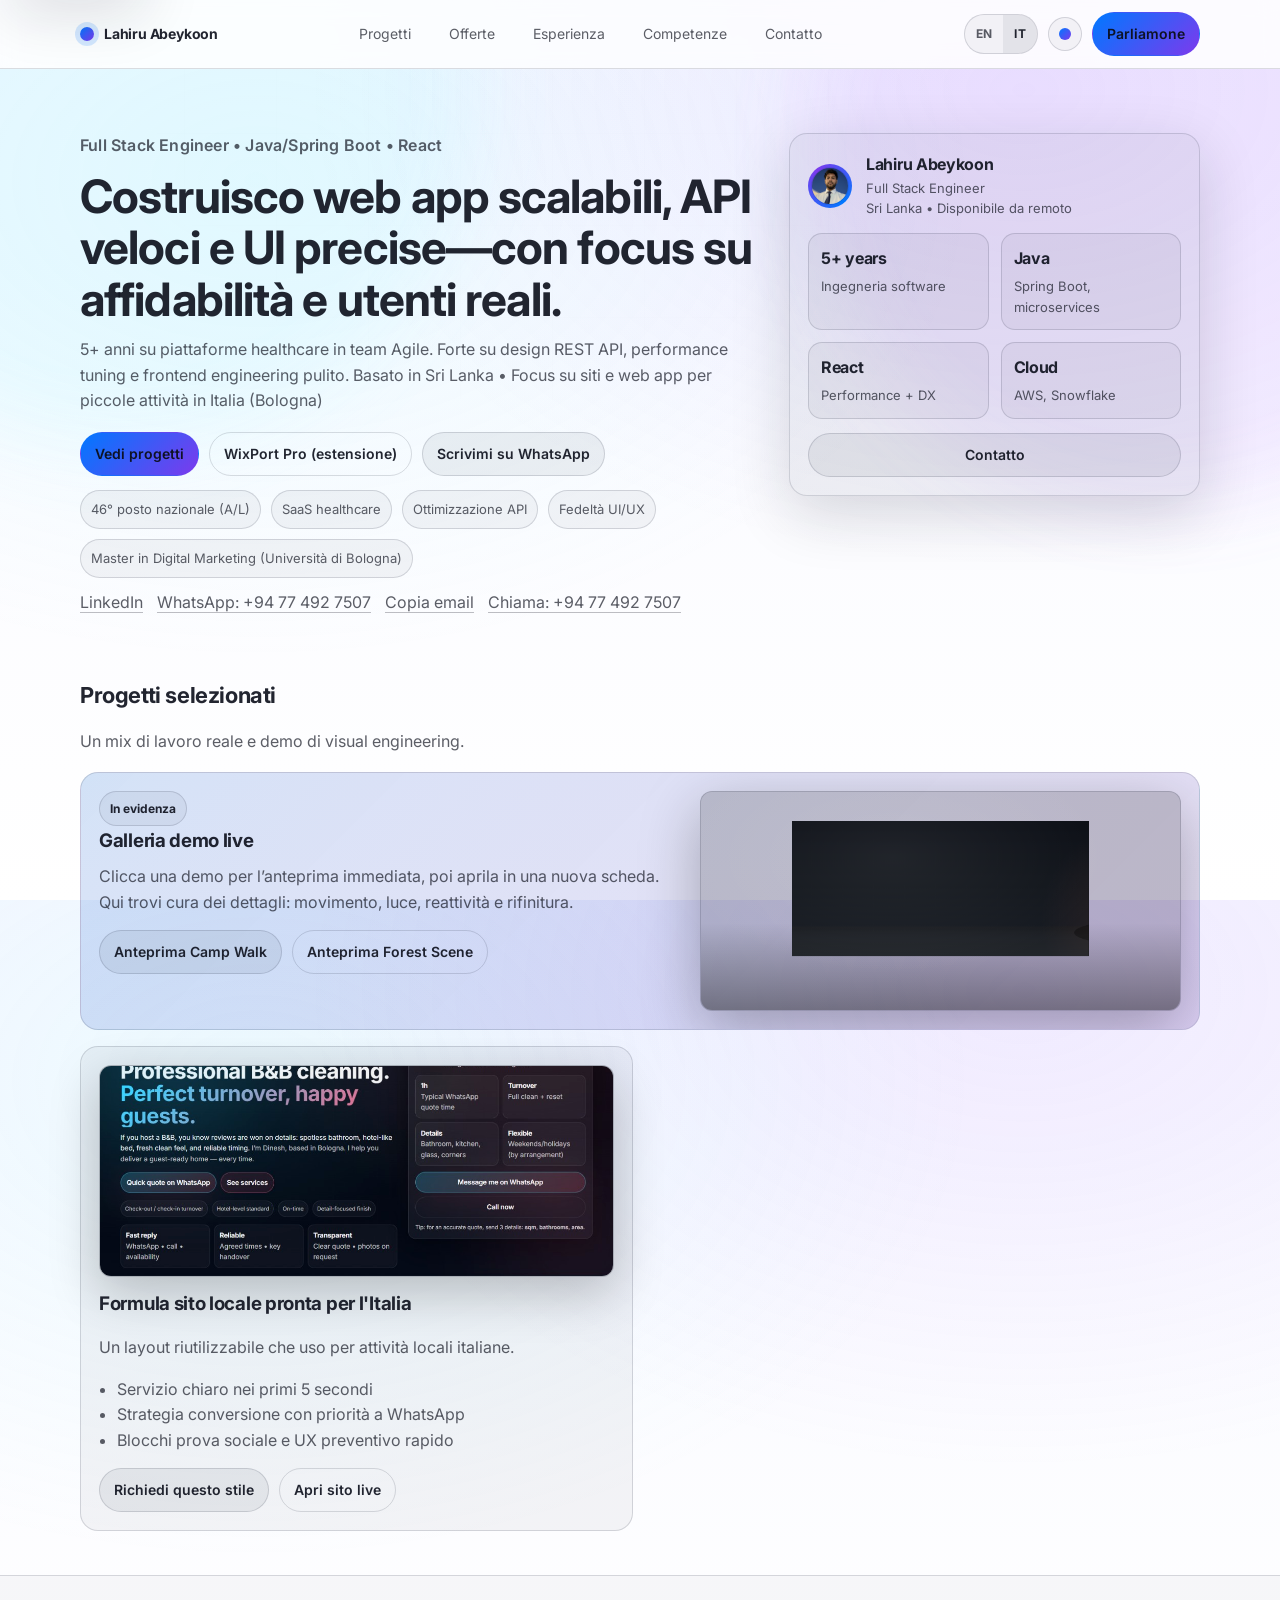
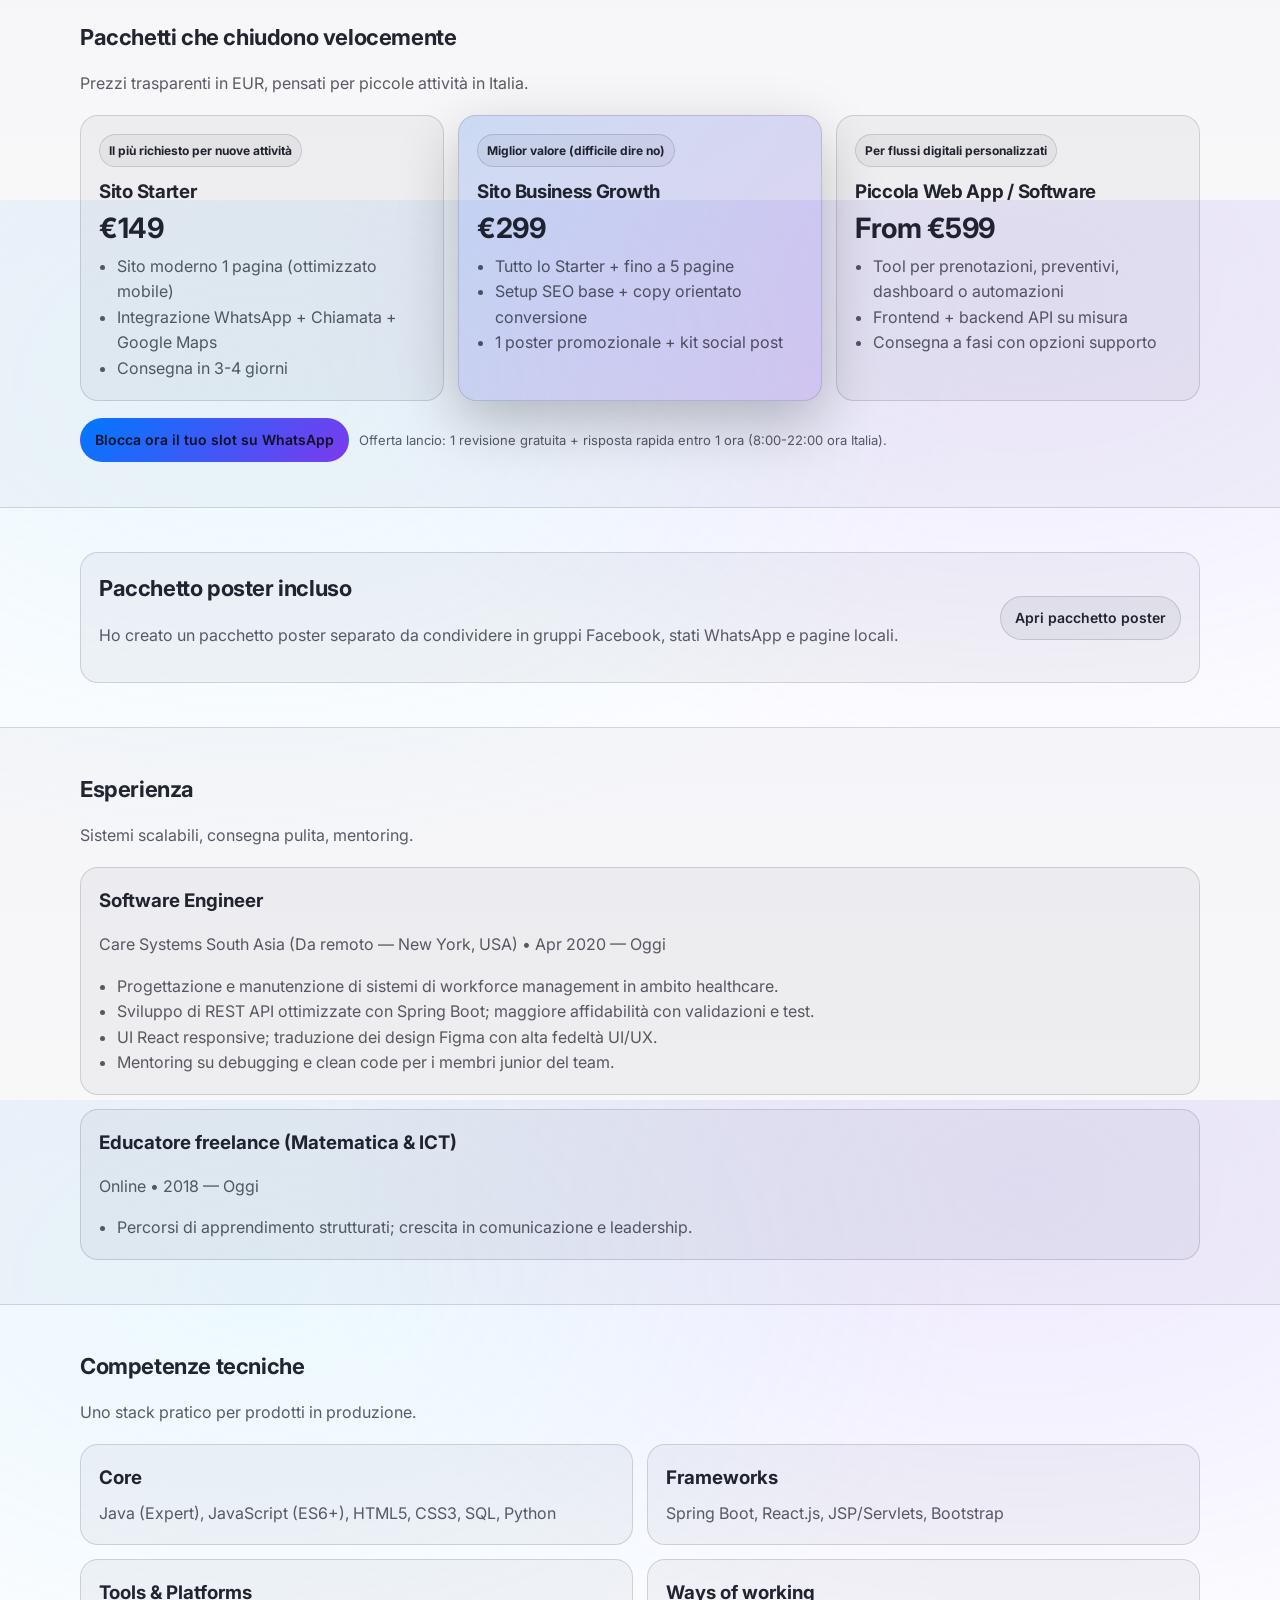
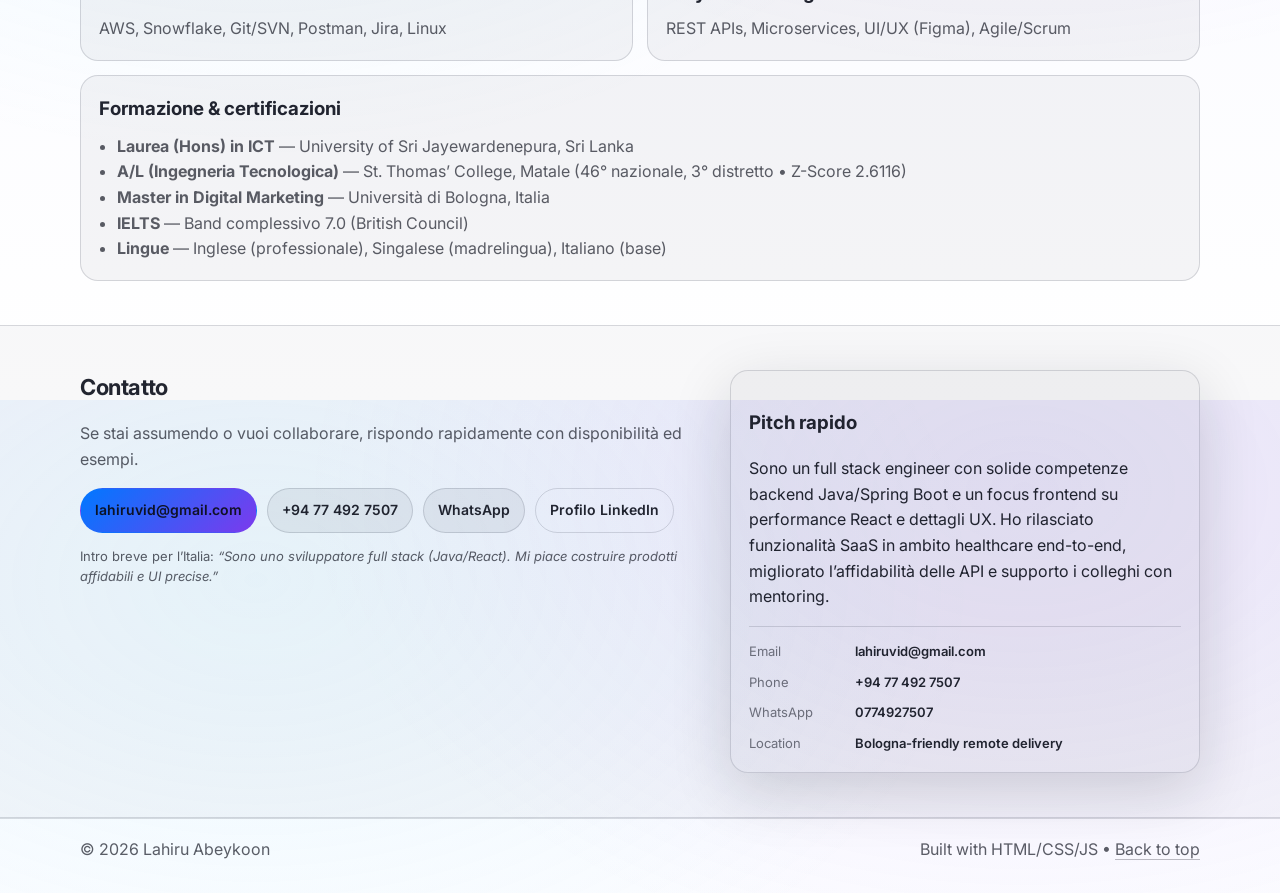
==== commit b5231ab5: "Remove WixPort Pro marketing section from projects. This removes the WixPort Pro project card and cl" ====
--- a/portfolio/index.html
+++ b/portfolio/index.html
@@ -177,33 +177,6 @@
             <article class="pcard">
               <div class="pcard__media">
                 <img
-                  src="./assets/wixport-desktop.png"
-                  alt="WixPort Pro desktop hero screenshot"
-                  loading="lazy"
-                />
-              </div>
-              <div class="pcard__top">
-                <h3 data-i18n="wixcase.h3">WixPort Pro Marketing Site</h3>
-                <p class="muted" data-i18n="wixcase.sub">Commercial landing page for a Chrome extension with pricing and legal pages.</p>
-              </div>
-              <ul class="pcard__bullets">
-                <li data-i18n="wixcase.b1">Clear product flow: Input → Transform → Output</li>
-                <li data-i18n="wixcase.b2">Trust-focused pricing and strong purchase CTA</li>
-                <li data-i18n="wixcase.b3">Fast responsive layout for desktop and mobile traffic</li>
-              </ul>
-              <div class="pcard__actions">
-                <a class="btn btn--secondary" href="https://lahiruvid.github.io/wixport-pro/" target="_blank" rel="noreferrer" data-i18n="wixcase.view">
-                  View live site
-                </a>
-                <a class="btn btn--ghost" href="https://lahiruvid.github.io/wixport-pro/index.html#top" target="_blank" rel="noreferrer" data-i18n="wixcase.repo">
-                  GitHub repo
-                </a>
-              </div>
-            </article>
-
-            <article class="pcard">
-              <div class="pcard__media">
-                <img
                   src="./assets/dinesh-desktop.png"
                   alt="Dinesh B&B cleaning desktop hero screenshot"
                   loading="lazy"
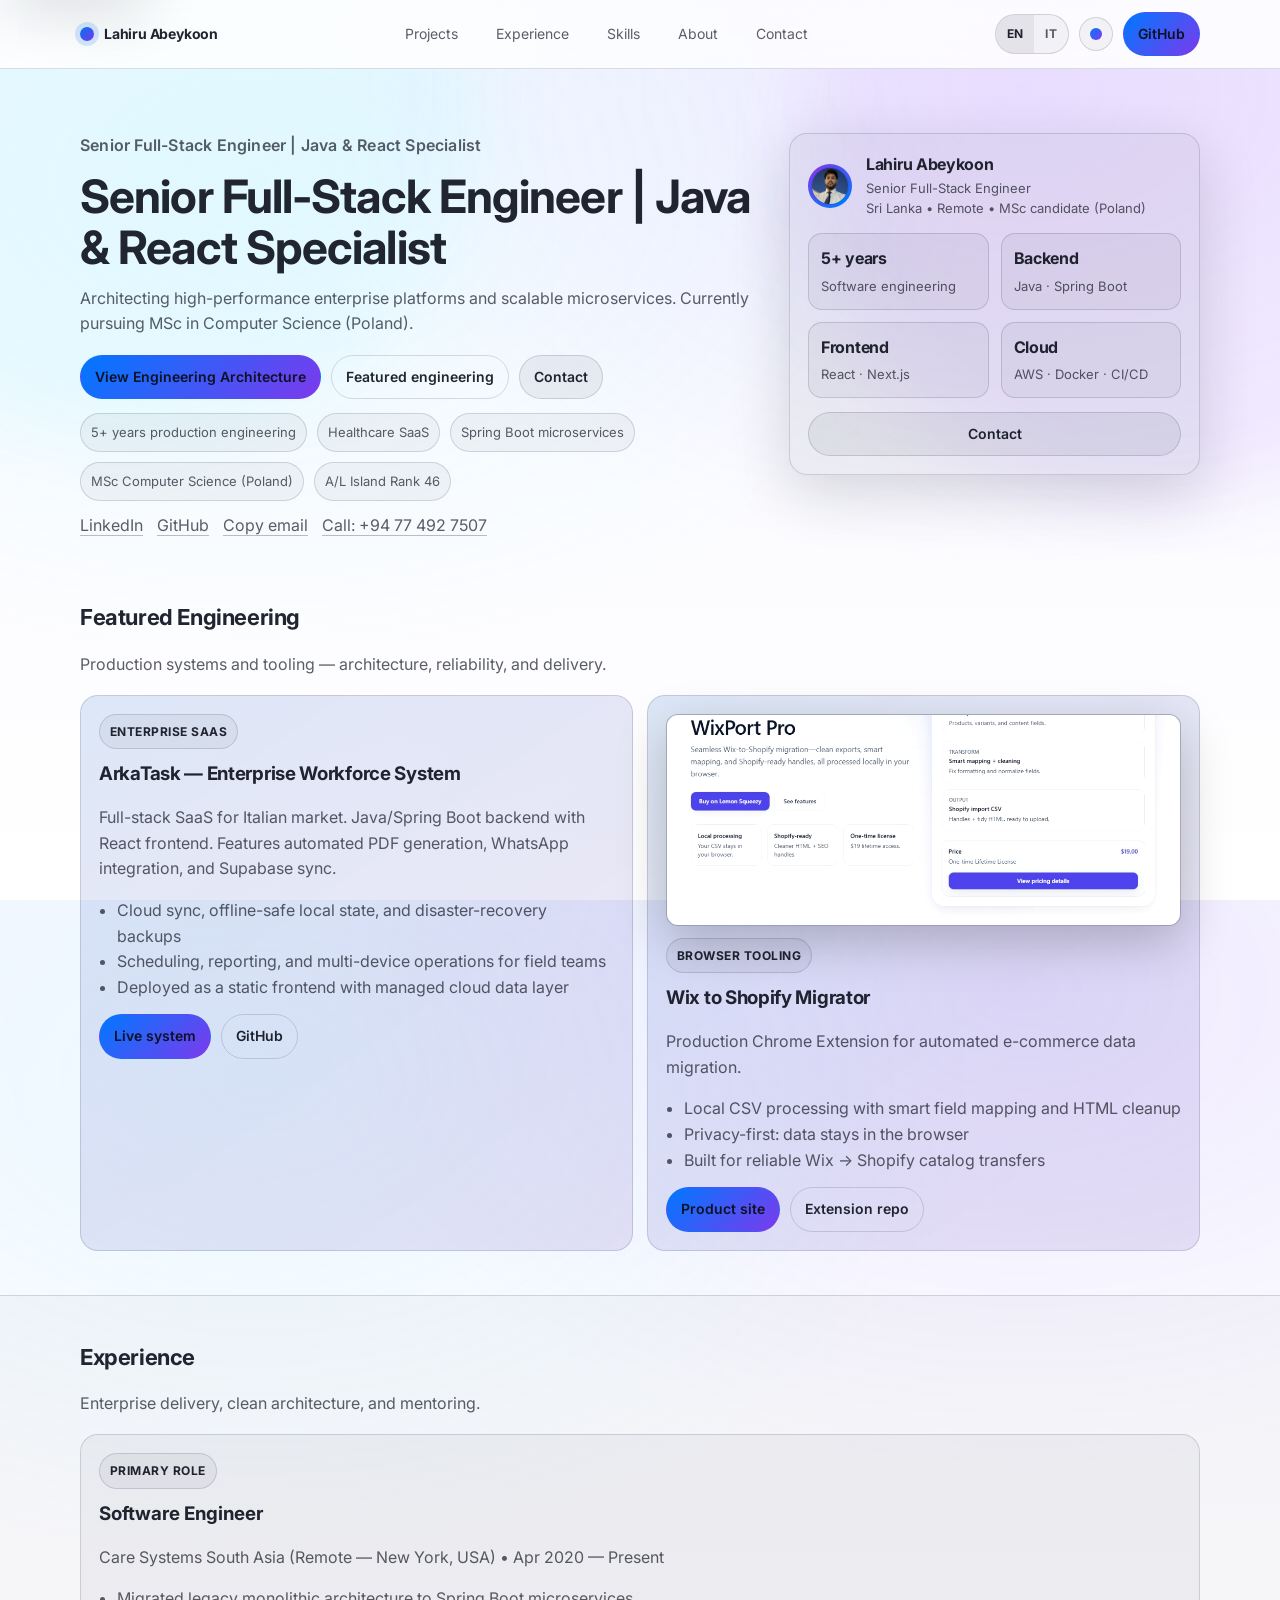
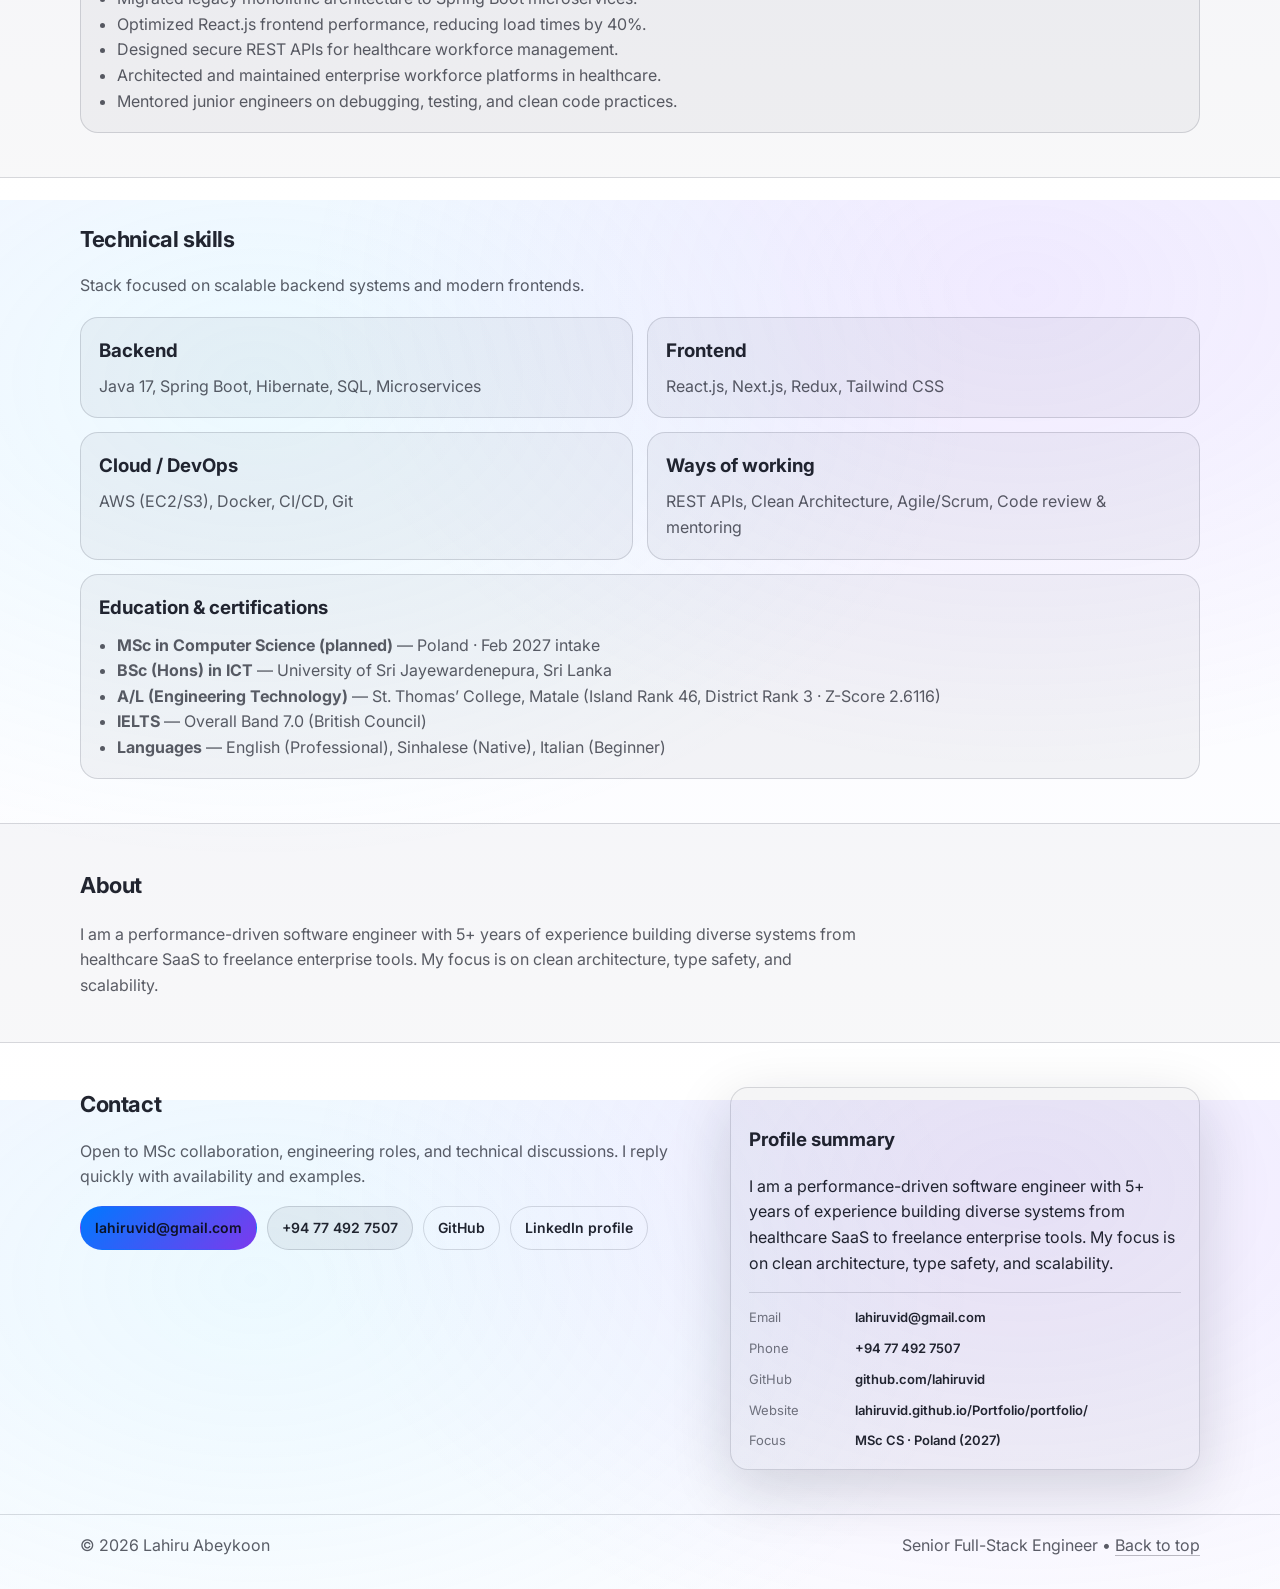
==== commit bf7cf89f: "Rebrand portfolio as Senior Full-Stack Engineer for MSc applications. Co-authored-by: Cursor <cursor" ====
--- a/portfolio/index.html
+++ b/portfolio/index.html
@@ -1,20 +1,20 @@
 <!doctype html>
-<html lang="it" data-lang="it" translate="no" class="notranslate">
+<html lang="en" data-lang="en" translate="no" class="notranslate">
   <head>
     <meta charset="UTF-8" />
     <meta name="viewport" content="width=device-width, initial-scale=1.0" />
     <meta
       name="description"
-      content="Lahiru Abeykoon — Full Stack Engineer (Java/Spring Boot + React). Scalable web apps, API optimization, and high-fidelity UI/UX."
+      content="Lahiru Abeykoon — Senior Full-Stack Engineer (Java & React). Enterprise platforms, microservices, and MSc Computer Science candidate (Poland)."
     />
-    <title>Lahiru Abeykoon — Full Stack Engineer</title>
+    <title>Lahiru Abeykoon — Senior Full-Stack Engineer</title>
     <link rel="preconnect" href="https://fonts.googleapis.com" />
     <link rel="preconnect" href="https://fonts.gstatic.com" crossorigin />
     <link
       href="https://fonts.googleapis.com/css2?family=Inter:wght@400;500;600;700&display=swap"
       rel="stylesheet"
     />
-    <link rel="stylesheet" href="./styles.css?v=20260421" />
+    <link rel="stylesheet" href="./styles.css?v=20260718" />
   </head>
   <body>
     <a class="skip" href="#content">Skip to content</a>
@@ -28,21 +28,23 @@
 
         <nav class="nav" aria-label="Primary">
           <a href="#projects" data-i18n="nav.projects">Projects</a>
-          <a href="#offers" data-i18n="nav.offers">Offers</a>
           <a href="#experience" data-i18n="nav.experience">Experience</a>
           <a href="#skills" data-i18n="nav.skills">Skills</a>
+          <a href="#about" data-i18n="nav.about">About</a>
           <a href="#contact" data-i18n="nav.contact">Contact</a>
         </nav>
 
         <div class="header__actions">
           <div class="seg notranslate" role="group" aria-label="Language" translate="no" data-notranslate="true">
-            <button class="seg__btn notranslate" id="langEN" type="button" aria-pressed="false" translate="no">EN</button>
-            <button class="seg__btn notranslate" id="langIT" type="button" aria-pressed="true" translate="no">IT</button>
+            <button class="seg__btn notranslate" id="langEN" type="button" aria-pressed="true" translate="no">EN</button>
+            <button class="seg__btn notranslate" id="langIT" type="button" aria-pressed="false" translate="no">IT</button>
           </div>
           <button class="iconbtn" id="themeToggle" type="button" aria-label="Toggle theme">
             <span class="iconbtn__dot" aria-hidden="true"></span>
           </button>
-          <a class="btn btn--primary" href="#contact" data-i18n="cta.letsTalk">Let’s talk</a>
+          <a class="btn btn--primary" href="https://github.com/lahiruvid" target="_blank" rel="noreferrer" data-i18n="cta.github">
+            GitHub
+          </a>
         </div>
       </div>
     </header>
@@ -51,44 +53,43 @@
       <section class="hero" id="top">
         <div class="container hero__inner">
           <div class="hero__copy">
-            <p class="eyebrow" data-i18n="hero.eyebrow">Full Stack Engineer • Java/Spring Boot • React</p>
+            <p class="eyebrow" data-i18n="hero.eyebrow">Senior Full-Stack Engineer | Java &amp; React Specialist</p>
             <h1>
-              <span data-i18n="hero.h1">
-                I build scalable web apps, fast APIs, and pixel-accurate UI—focused on reliability and real users.
-              </span>
+              <span data-i18n="hero.h1">Senior Full-Stack Engineer | Java &amp; React Specialist</span>
             </h1>
             <p class="lead">
               <span data-i18n="hero.lead">
-                5+ years delivering healthcare workforce platforms in Agile teams. Strong on REST API design, performance tuning, and clean frontend engineering.
-              </span>
-              <span class="muted" data-i18n="hero.sub">
-                Based in Sri Lanka • Focused on Italy (Bologna) small-business websites and web apps
+                Architecting high-performance enterprise platforms and scalable microservices. Currently pursuing MSc in Computer Science (Poland).
               </span>
             </p>
 
             <div class="hero__cta">
-              <a class="btn btn--primary" href="#projects" data-i18n="cta.viewProjects">View projects</a>
-              <a class="btn btn--ghost" href="https://lahiruvid.github.io/wixport-pro/index.html#top" target="_blank" rel="noreferrer">
-                <span data-i18n="cta.wixport">WixPort Pro (extension)</span>
+              <a
+                class="btn btn--primary"
+                href="https://github.com/lahiruvid"
+                target="_blank"
+                rel="noreferrer"
+                data-i18n="cta.architecture"
+              >
+                View Engineering Architecture
               </a>
-              <a class="btn btn--secondary" href="https://wa.me/94774927507?text=Ciao%20Lahiru%2C%20ho%20visto%20il%20tuo%20portfolio%20e%20voglio%20un%20preventivo%20rapido." target="_blank" rel="noreferrer" data-i18n="cta.whatsappNow">
-                WhatsApp now
-              </a>
+              <a class="btn btn--ghost" href="#projects" data-i18n="cta.viewProjects">Featured engineering</a>
+              <a class="btn btn--secondary" href="#contact" data-i18n="cta.contact">Contact</a>
             </div>
 
             <div class="chips" aria-label="Quick highlights">
-              <span class="chip" data-i18n="chip.rank">Island Rank 46 (A/L)</span>
+              <span class="chip" data-i18n="chip.years">5+ years production engineering</span>
               <span class="chip" data-i18n="chip.health">Healthcare SaaS</span>
-              <span class="chip" data-i18n="chip.api">API optimization</span>
-              <span class="chip" data-i18n="chip.ux">UI/UX fidelity</span>
-              <span class="chip" data-i18n="chip.dm">Digital Marketing Master's (Bologna University)</span>
+              <span class="chip" data-i18n="chip.api">Spring Boot microservices</span>
+              <span class="chip" data-i18n="chip.msc">MSc Computer Science (Poland)</span>
+              <span class="chip" data-i18n="chip.rank">A/L Island Rank 46</span>
             </div>
 
             <div class="hero__links">
               <a class="link" href="https://www.linkedin.com/in/lahiru-abeykoon-052228202" target="_blank" rel="noreferrer">
                 LinkedIn
               </a>
-              <a class="link" href="https://wa.me/94774927507" target="_blank" rel="noreferrer">WhatsApp: +94 77 492 7507</a>
+              <a class="link" href="https://github.com/lahiruvid" target="_blank" rel="noreferrer">GitHub</a>
               <button class="link link--button" type="button" id="copyEmail" data-copy="lahiruvid@gmail.com">
                 <span data-i18n="link.copyEmail">Copy email</span>
               </button>
@@ -105,8 +106,8 @@
                 </div>
                 <div class="card__meta">
                   <div class="card__name">Lahiru Abeykoon</div>
-                  <div class="card__role" data-i18n="card.role">Full Stack Engineer</div>
-                  <div class="card__loc" data-i18n="card.loc">Sri Lanka • Remote-friendly</div>
+                  <div class="card__role" data-i18n="card.role">Senior Full-Stack Engineer</div>
+                  <div class="card__loc" data-i18n="card.loc">Sri Lanka • Remote • MSc candidate (Poland)</div>
                 </div>
               </div>
 
@@ -116,16 +117,16 @@
                   <div class="stat__v" data-i18n="stat.software">Software engineering</div>
                 </div>
                 <div class="stat" role="listitem">
-                  <div class="stat__k">Java</div>
-                  <div class="stat__v">Spring Boot, microservices</div>
+                  <div class="stat__k">Backend</div>
+                  <div class="stat__v">Java · Spring Boot</div>
                 </div>
                 <div class="stat" role="listitem">
-                  <div class="stat__k">React</div>
-                  <div class="stat__v" data-i18n="stat.react">Performance + DX</div>
+                  <div class="stat__k">Frontend</div>
+                  <div class="stat__v">React · Next.js</div>
                 </div>
                 <div class="stat" role="listitem">
                   <div class="stat__k">Cloud</div>
-                  <div class="stat__v">AWS, Snowflake</div>
+                  <div class="stat__v">AWS · Docker · CI/CD</div>
                 </div>
               </div>
 
@@ -146,128 +147,90 @@
       <section class="section" id="projects">
         <div class="container">
           <div class="section__head">
-            <h2 data-i18n="projects.h2">Selected projects</h2>
-            <p class="muted" data-i18n="projects.sub">A mix of production work and visual engineering demos.</p>
-          </div>
-
-          <div class="showcase" aria-label="Live demos">
-            <article class="showcase__featured">
-              <div class="showcase__copy">
-                <p class="badge" data-i18n="showcase.badge">Featured</p>
-                <h3 data-i18n="showcase.h3">Live demo gallery</h3>
-                <p class="muted" data-i18n="showcase.p">
-                  Click a demo to preview instantly, then open it in a new tab. This is front-end craftsmanship: motion, lighting, responsiveness, and polish.
+            <h2 data-i18n="projects.h2">Featured Engineering</h2>
+            <p class="muted" data-i18n="projects.sub">
+              Production systems and tooling — architecture, reliability, and delivery.
+            </p>
+          </div>
+
+          <div class="cards cards--featured">
+            <article class="pcard pcard--featured">
+              <div class="pcard__top">
+                <p class="badge" data-i18n="feat.badge1">Enterprise SaaS</p>
+                <h3 data-i18n="feat.arka.h3">ArkaTask — Enterprise Workforce System</h3>
+                <p class="muted" data-i18n="feat.arka.p">
+                  Full-stack SaaS for Italian market. Java/Spring Boot backend with React frontend. Features automated PDF generation, WhatsApp integration, and Supabase sync.
                 </p>
-                <div class="showcase__actions">
-                  <button class="btn btn--secondary" type="button" data-demo-open="../alto-sprite-generator.html" data-i18n="showcase.openCamp">
-                    Preview Camp Walk
-                  </button>
-                  <button class="btn btn--ghost" type="button" data-demo-open="../index.html" data-i18n="showcase.openForest">
-                    Preview Forest Scene
-                  </button>
-                </div>
-              </div>
-              <div class="showcase__peek" aria-hidden="true">
-                <iframe title="Camp Walk preview" loading="lazy" src="../alto-sprite-generator.html"></iframe>
+              </div>
+              <ul class="pcard__bullets">
+                <li data-i18n="feat.arka.b1">Cloud sync, offline-safe local state, and disaster-recovery backups</li>
+                <li data-i18n="feat.arka.b2">Scheduling, reporting, and multi-device operations for field teams</li>
+                <li data-i18n="feat.arka.b3">Deployed as a static frontend with managed cloud data layer</li>
+              </ul>
+              <div class="pcard__actions">
+                <a
+                  class="btn btn--primary"
+                  href="https://okithaservicesrlitaly.pages.dev"
+                  target="_blank"
+                  rel="noreferrer"
+                  data-i18n="feat.arka.live"
+                >
+                  Live system
+                </a>
+                <a
+                  class="btn btn--ghost"
+                  href="https://github.com/lahiruvid/arkatask"
+                  target="_blank"
+                  rel="noreferrer"
+                  data-i18n="feat.arka.repo"
+                >
+                  GitHub
+                </a>
               </div>
             </article>
-          </div>
-
-          <div class="cards">
-            <article class="pcard">
+
+            <article class="pcard pcard--featured">
               <div class="pcard__media">
                 <img
-                  src="./assets/dinesh-desktop.png"
-                  alt="Dinesh B&B cleaning desktop hero screenshot"
+                  src="./assets/wixport-desktop.png"
+                  alt="WixPort Pro Chrome extension screenshot"
                   loading="lazy"
                 />
               </div>
               <div class="pcard__top">
-                <h3 data-i18n="italy.h3">Italy-ready Local Website Formula</h3>
-                <p class="muted" data-i18n="italy.sub">A reusable layout pattern I use for local businesses in Italy.</p>
+                <p class="badge" data-i18n="feat.badge2">Browser tooling</p>
+                <h3 data-i18n="feat.wix.h3">Wix to Shopify Migrator</h3>
+                <p class="muted" data-i18n="feat.wix.p">
+                  Production Chrome Extension for automated e-commerce data migration.
+                </p>
               </div>
               <ul class="pcard__bullets">
-                <li data-i18n="italy.b1">Service clarity in first 5 seconds</li>
-                <li data-i18n="italy.b2">WhatsApp-first conversion strategy</li>
-                <li data-i18n="italy.b3">Social-proof blocks and fast quote UX</li>
+                <li data-i18n="feat.wix.b1">Local CSV processing with smart field mapping and HTML cleanup</li>
+                <li data-i18n="feat.wix.b2">Privacy-first: data stays in the browser</li>
+                <li data-i18n="feat.wix.b3">Built for reliable Wix → Shopify catalog transfers</li>
               </ul>
               <div class="pcard__actions">
-                <a class="btn btn--secondary" href="https://wa.me/94774927507?text=Ciao%20Lahiru%2C%20vorrei%20un%20sito%20simile%20a%20questo." target="_blank" rel="noreferrer" data-i18n="italy.cta">
-                  Request this style
-                </a>
-                <a class="btn btn--ghost" href="https://lahiruvid.github.io/Dinesh-B-B/#servizi" target="_blank" rel="noreferrer" data-i18n="italy.repo">
-                  Portfolio repo
+                <a
+                  class="btn btn--primary"
+                  href="https://lahiruvid.github.io/wixport-pro/index.html"
+                  target="_blank"
+                  rel="noreferrer"
+                  data-i18n="feat.wix.live"
+                >
+                  Product site
+                </a>
+                <a
+                  class="btn btn--ghost"
+                  href="https://github.com/lahiruvid/Wix-To-Shopify-chrome-extension"
+                  target="_blank"
+                  rel="noreferrer"
+                  data-i18n="feat.wix.repo"
+                >
+                  Extension repo
                 </a>
               </div>
             </article>
           </div>
-        </div>
-      </section>
-
-      <section class="section section--alt" id="offers">
-        <div class="container">
-          <div class="section__head">
-            <h2 data-i18n="offers.h2">Packages that close fast</h2>
-            <p class="muted" data-i18n="offers.sub">Transparent pricing in EUR, built for small businesses in Italy.</p>
-          </div>
-
-          <div class="offers">
-            <article class="offer">
-              <p class="offer__tag" data-i18n="offers.starter.tag">Most requested for new businesses</p>
-              <h3 data-i18n="offers.starter.h3">Starter Website</h3>
-              <p class="offer__price">€149</p>
-              <ul class="offer__list">
-                <li data-i18n="offers.starter.b1">1-page modern website (mobile optimized)</li>
-                <li data-i18n="offers.starter.b2">WhatsApp + Call + Google Maps integration</li>
-                <li data-i18n="offers.starter.b3">Delivery in 3-4 days</li>
-              </ul>
-            </article>
-
-            <article class="offer offer--featured">
-              <p class="offer__tag" data-i18n="offers.business.tag">Best value (hard to say no)</p>
-              <h3 data-i18n="offers.business.h3">Business Growth Site</h3>
-              <p class="offer__price">€299</p>
-              <ul class="offer__list">
-                <li data-i18n="offers.business.b1">Everything in Starter + up to 5 pages</li>
-                <li data-i18n="offers.business.b2">Basic SEO setup + conversion copy</li>
-                <li data-i18n="offers.business.b3">1 promotional poster + social post kit</li>
-              </ul>
-            </article>
-
-            <article class="offer">
-              <p class="offer__tag" data-i18n="offers.webapp.tag">For custom digital workflows</p>
-              <h3 data-i18n="offers.webapp.h3">Small Web App / Software</h3>
-              <p class="offer__price">From €599</p>
-              <ul class="offer__list">
-                <li data-i18n="offers.webapp.b1">Booking, quoting, dashboard, or automation tool</li>
-                <li data-i18n="offers.webapp.b2">Custom frontend + backend API</li>
-                <li data-i18n="offers.webapp.b3">Phased delivery and support options</li>
-              </ul>
-            </article>
-          </div>
-
-          <div class="offers__cta">
-            <a class="btn btn--primary" href="https://wa.me/94774927507?text=Ciao%20Lahiru%2C%20voglio%20bloccare%20un%20pacchetto.%20Quando%20puoi%20iniziare%3F" target="_blank" rel="noreferrer" data-i18n="offers.cta">
-              Lock your slot on WhatsApp
-            </a>
-            <p class="muted small" data-i18n="offers.note">Launch offer: free revision round + fast response within 1 hour (8:00-22:00 Italy time).</p>
-          </div>
-        </div>
-      </section>
-
-      <section class="section" id="poster-kit">
-        <div class="container">
-          <article class="poster-pack">
-            <div>
-              <h2 data-i18n="poster.h2">Poster package included</h2>
-              <p class="muted" data-i18n="poster.sub">
-                I created a separate poster package you can share in Facebook groups, WhatsApp statuses, and local pages.
-              </p>
-            </div>
-            <div class="poster-pack__actions">
-              <a class="btn btn--secondary" href="./poster-package/index.html" target="_blank" rel="noreferrer" data-i18n="poster.open">Open poster package</a>
-            </div>
-          </article>
         </div>
       </section>
 
@@ -275,34 +238,28 @@
         <div class="container">
           <div class="section__head">
             <h2 data-i18n="exp.h2">Experience</h2>
-            <p class="muted" data-i18n="exp.sub">Focused on scalable systems, clean delivery, and mentoring.</p>
+            <p class="muted" data-i18n="exp.sub">
+              Enterprise delivery, clean architecture, and mentoring.
+            </p>
           </div>
 
           <div class="timeline">
-            <article class="titem">
+            <article class="titem titem--featured">
               <div class="titem__role">
+                <p class="badge" data-i18n="exp.badge">Primary role</p>
                 <h3 data-i18n="exp.role1">Software Engineer</h3>
                 <p class="muted">
                   <span data-i18n="exp.company1">Care Systems South Asia (Remote — New York, USA) • Apr 2020 — Present</span>
                 </p>
               </div>
               <ul class="titem__bullets">
-                <li data-i18n="exp.b11">Architected and maintained workforce management systems in healthcare.</li>
-                <li data-i18n="exp.b12">Built optimized REST APIs with Spring Boot; improved reliability via validation and testing.</li>
-                <li data-i18n="exp.b13">Delivered responsive React UIs; translated Figma designs with high UI/UX fidelity.</li>
-                <li data-i18n="exp.b14">Mentored junior engineers on debugging and clean code practices.</li>
+                <li data-i18n="exp.b11">Migrated legacy monolithic architecture to Spring Boot microservices.</li>
+                <li data-i18n="exp.b12">Optimized React.js frontend performance, reducing load times by 40%.</li>
+                <li data-i18n="exp.b13">Designed secure REST APIs for healthcare workforce management.</li>
+                <li data-i18n="exp.b14">Architected and maintained enterprise workforce platforms in healthcare.</li>
+                <li data-i18n="exp.b15">Mentored junior engineers on debugging, testing, and clean code practices.</li>
               </ul>
             </article>
-
-            <article class="titem">
-              <div class="titem__role">
-                <h3 data-i18n="exp.role2">Freelance Educator (Mathematics &amp; ICT)</h3>
-                <p class="muted" data-i18n="exp.company2">Online • 2018 — Present</p>
-              </div>
-              <ul class="titem__bullets">
-                <li data-i18n="exp.b21">Created structured learning paths; strengthened communication and leadership.</li>
-              </ul>
-            </article>
           </div>
         </div>
       </section>
@@ -311,81 +268,104 @@
         <div class="container">
           <div class="section__head">
             <h2 data-i18n="skills.h2">Technical skills</h2>
-            <p class="muted" data-i18n="skills.sub">A practical stack for shipping production systems.</p>
+            <p class="muted" data-i18n="skills.sub">
+              Stack focused on scalable backend systems and modern frontends.
+            </p>
           </div>
 
           <div class="skills">
             <div class="skill">
-              <h3>Core</h3>
-              <p>Java (Expert), JavaScript (ES6+), HTML5, CSS3, SQL, Python</p>
+              <h3 data-i18n="skills.backend">Backend</h3>
+              <p>Java 17, Spring Boot, Hibernate, SQL, Microservices</p>
             </div>
             <div class="skill">
-              <h3>Frameworks</h3>
-              <p>Spring Boot, React.js, JSP/Servlets, Bootstrap</p>
+              <h3 data-i18n="skills.frontend">Frontend</h3>
+              <p>React.js, Next.js, Redux, Tailwind CSS</p>
             </div>
             <div class="skill">
-              <h3>Tools &amp; Platforms</h3>
-              <p>AWS, Snowflake, Git/SVN, Postman, Jira, Linux</p>
+              <h3 data-i18n="skills.cloud">Cloud / DevOps</h3>
+              <p>AWS (EC2/S3), Docker, CI/CD, Git</p>
             </div>
             <div class="skill">
-              <h3>Ways of working</h3>
-              <p>REST APIs, Microservices, UI/UX (Figma), Agile/Scrum</p>
+              <h3 data-i18n="skills.ways">Ways of working</h3>
+              <p>REST APIs, Clean Architecture, Agile/Scrum, Code review &amp; mentoring</p>
             </div>
           </div>
 
           <div class="edu">
             <h3 data-i18n="edu.h3">Education &amp; certifications</h3>
             <ul class="edu__list">
-              <li><strong data-i18n="edu.d1">BSc (Hons) in ICT</strong> — <span data-i18n="edu.d1s">University of Sri Jayewardenepura, Sri Lanka</span></li>
-              <li>
-                <strong data-i18n="edu.d2">A/L (Engineering Technology)</strong> — <span data-i18n="edu.d2s">St. Thomas’ College, Matale</span>
-                <span class="muted" data-i18n="edu.d2x">(Island Rank 46, District Rank 3 • Z-Score 2.6116)</span>
-              </li>
-              <li><strong data-i18n="edu.d3">Master in Digital Marketing</strong> — <span data-i18n="edu.d3s">University of Bologna, Italy</span></li>
-              <li><strong data-i18n="edu.d4">IELTS</strong> — <span data-i18n="edu.d4s">Overall Band 7.0 (British Council)</span></li>
-              <li><strong data-i18n="edu.d5">Languages</strong> — <span data-i18n="edu.d5s">English (Professional), Sinhalese (Native), Italian (Beginner)</span></li>
+              <li>
+                <strong data-i18n="edu.d0">MSc in Computer Science (planned)</strong> —
+                <span data-i18n="edu.d0s">Poland · Feb 2027 intake</span>
+              </li>
+              <li>
+                <strong data-i18n="edu.d1">BSc (Hons) in ICT</strong> —
+                <span data-i18n="edu.d1s">University of Sri Jayewardenepura, Sri Lanka</span>
+              </li>
+              <li>
+                <strong data-i18n="edu.d2">A/L (Engineering Technology)</strong> —
+                <span data-i18n="edu.d2s">St. Thomas’ College, Matale</span>
+                <span class="muted" data-i18n="edu.d2x">(Island Rank 46, District Rank 3 · Z-Score 2.6116)</span>
+              </li>
+              <li>
+                <strong data-i18n="edu.d4">IELTS</strong> —
+                <span data-i18n="edu.d4s">Overall Band 7.0 (British Council)</span>
+              </li>
+              <li>
+                <strong data-i18n="edu.d5">Languages</strong> —
+                <span data-i18n="edu.d5s">English (Professional), Sinhalese (Native), Italian (Beginner)</span>
+              </li>
             </ul>
           </div>
         </div>
       </section>
 
-      <section class="section section--alt" id="contact">
+      <section class="section section--alt" id="about">
+        <div class="container">
+          <div class="section__head">
+            <h2 data-i18n="about.h2">About</h2>
+          </div>
+          <p class="lead about__text" data-i18n="about.p">
+            I am a performance-driven software engineer with 5+ years of experience building diverse systems from healthcare SaaS to freelance enterprise tools. My focus is on clean architecture, type safety, and scalability.
+          </p>
+        </div>
+      </section>
+
+      <section class="section" id="contact">
         <div class="container">
           <div class="contact">
             <div class="contact__copy">
               <h2 data-i18n="contact.h2">Contact</h2>
               <p class="muted">
                 <span data-i18n="contact.sub">
-                  If you’re hiring or want to collaborate, I’ll reply quickly with availability and examples.
+                  Open to MSc collaboration, engineering roles, and technical discussions. I reply quickly with availability and examples.
                 </span>
               </p>
               <div class="contact__links">
                 <a class="btn btn--primary" href="mailto:lahiruvid@gmail.com">lahiruvid@gmail.com</a>
                 <a class="btn btn--secondary" href="tel:+94774927507">+94 77 492 7507</a>
-                <a class="btn btn--secondary" href="https://wa.me/94774927507?text=Ciao%20Lahiru%2C%20ho%20bisogno%20di%20un%20sito%20per%20la%20mia%20attivit%C3%A0." target="_blank" rel="noreferrer">WhatsApp</a>
+                <a class="btn btn--ghost" href="https://github.com/lahiruvid" target="_blank" rel="noreferrer">GitHub</a>
                 <a class="btn btn--ghost" href="https://www.linkedin.com/in/lahiru-abeykoon-052228202" target="_blank" rel="noreferrer">
                   <span data-i18n="contact.linkedin">LinkedIn profile</span>
                 </a>
               </div>
-              <p class="muted small">
-                <span data-i18n="contact.itHint">Short intro for Italy:</span>
-                <span class="italian" data-i18n="contact.itLine">“Sono uno sviluppatore full stack (Java/React). Mi piace costruire prodotti affidabili e UI precise.”</span>
-              </p>
             </div>
 
             <div class="contact__card card card--soft">
-              <h3 data-i18n="pitch.h3">Quick pitch</h3>
+              <h3 data-i18n="pitch.h3">Profile summary</h3>
               <p>
                 <span data-i18n="pitch.p">
-                  I’m a full stack engineer with strong Java/Spring Boot backend skills and a frontend focus on React performance and UX detail. I’ve shipped healthcare SaaS features end-to-end, improved API reliability, and mentor teammates.
+                  I am a performance-driven software engineer with 5+ years of experience building diverse systems from healthcare SaaS to freelance enterprise tools. My focus is on clean architecture, type safety, and scalability.
                 </span>
               </p>
               <div class="divider" role="separator" aria-hidden="true"></div>
               <div class="kvs">
                 <div class="kv"><span class="kv__k">Email</span><span class="kv__v">lahiruvid@gmail.com</span></div>
                 <div class="kv"><span class="kv__k">Phone</span><span class="kv__v">+94 77 492 7507</span></div>
-                <div class="kv"><span class="kv__k">WhatsApp</span><span class="kv__v">0774927507</span></div>
-                <div class="kv"><span class="kv__k">Location</span><span class="kv__v">Bologna-friendly remote delivery</span></div>
+                <div class="kv"><span class="kv__k">GitHub</span><span class="kv__v">github.com/lahiruvid</span></div>
+                <div class="kv"><span class="kv__k">Website</span><span class="kv__v">lahiruvid.github.io/Portfolio/portfolio/</span></div>
+                <div class="kv"><span class="kv__k" data-i18n="kv.location">Focus</span><span class="kv__v" data-i18n="kv.locationVal">MSc CS · Poland (2027)</span></div>
               </div>
             </div>
           </div>
@@ -397,27 +377,11 @@
       <div class="container footer__inner">
         <span class="muted">© <span id="year"></span> Lahiru Abeykoon</span>
         <span class="muted">
-          Built with HTML/CSS/JS • <a class="link" href="#top">Back to top</a>
+          Senior Full-Stack Engineer • <a class="link" href="#top">Back to top</a>
         </span>
       </div>
     </footer>
 
-    <div class="modal" id="demoModal" aria-hidden="true" aria-label="Demo preview">
-      <div class="modal__backdrop" data-demo-close></div>
-      <div class="modal__panel" role="dialog" aria-modal="true" aria-label="Demo preview panel">
-        <div class="modal__bar">
-          <div class="modal__title" id="demoTitle" data-i18n="modal.title">Demo preview</div>
-          <div class="modal__actions">
-            <a class="btn btn--ghost" id="demoOpenNewTab" href="#" target="_blank" rel="noreferrer" data-i18n="modal.openNewTab">
-              Open in new tab
-            </a>
-            <button class="btn btn--secondary" type="button" data-demo-close data-i18n="modal.close">Close</button>
-          </div>
-        </div>
-        <iframe class="modal__frame" id="demoFrame" title="Demo preview frame"></iframe>
-      </div>
-    </div>
-
-    <script src="./script.js?v=20260421"></script>
+    <script src="./script.js?v=20260718"></script>
   </body>
 </html>
--- a/portfolio/styles.css
+++ b/portfolio/styles.css
@@ -376,6 +376,48 @@
 .pcard__bullets { margin: 12px 0 0; padding-left: 18px; color: var(--muted); }
 .pcard__actions { margin-top: 14px; display: flex; gap: 10px; flex-wrap: wrap; }
 
+.cards--featured {
+  grid-template-columns: repeat(2, minmax(0, 1fr));
+}
+.pcard--featured {
+  background: linear-gradient(
+      145deg,
+      color-mix(in srgb, var(--accent) 10%, transparent),
+      color-mix(in srgb, var(--accent2) 8%, transparent)
+    ),
+    var(--card2);
+}
+.badge {
+  display: inline-flex;
+  margin: 0 0 10px;
+  font-size: 11px;
+  font-weight: 700;
+  letter-spacing: 0.04em;
+  text-transform: uppercase;
+  color: var(--text);
+  border: 1px solid var(--line);
+  border-radius: 999px;
+  padding: 5px 9px;
+  background: color-mix(in srgb, var(--card) 80%, transparent);
+}
+.titem--featured {
+  border-color: color-mix(in srgb, var(--accent) 35%, var(--line));
+  background: linear-gradient(
+      140deg,
+      color-mix(in srgb, var(--accent) 12%, transparent),
+      transparent 55%
+    ),
+    var(--card2);
+}
+.about__text {
+  max-width: 780px;
+  margin: 0;
+}
+
+@media (max-width: 860px) {
+  .cards--featured { grid-template-columns: 1fr; }
+}
+
 .offers {
   display: grid;
   grid-template-columns: repeat(3, minmax(0, 1fr));
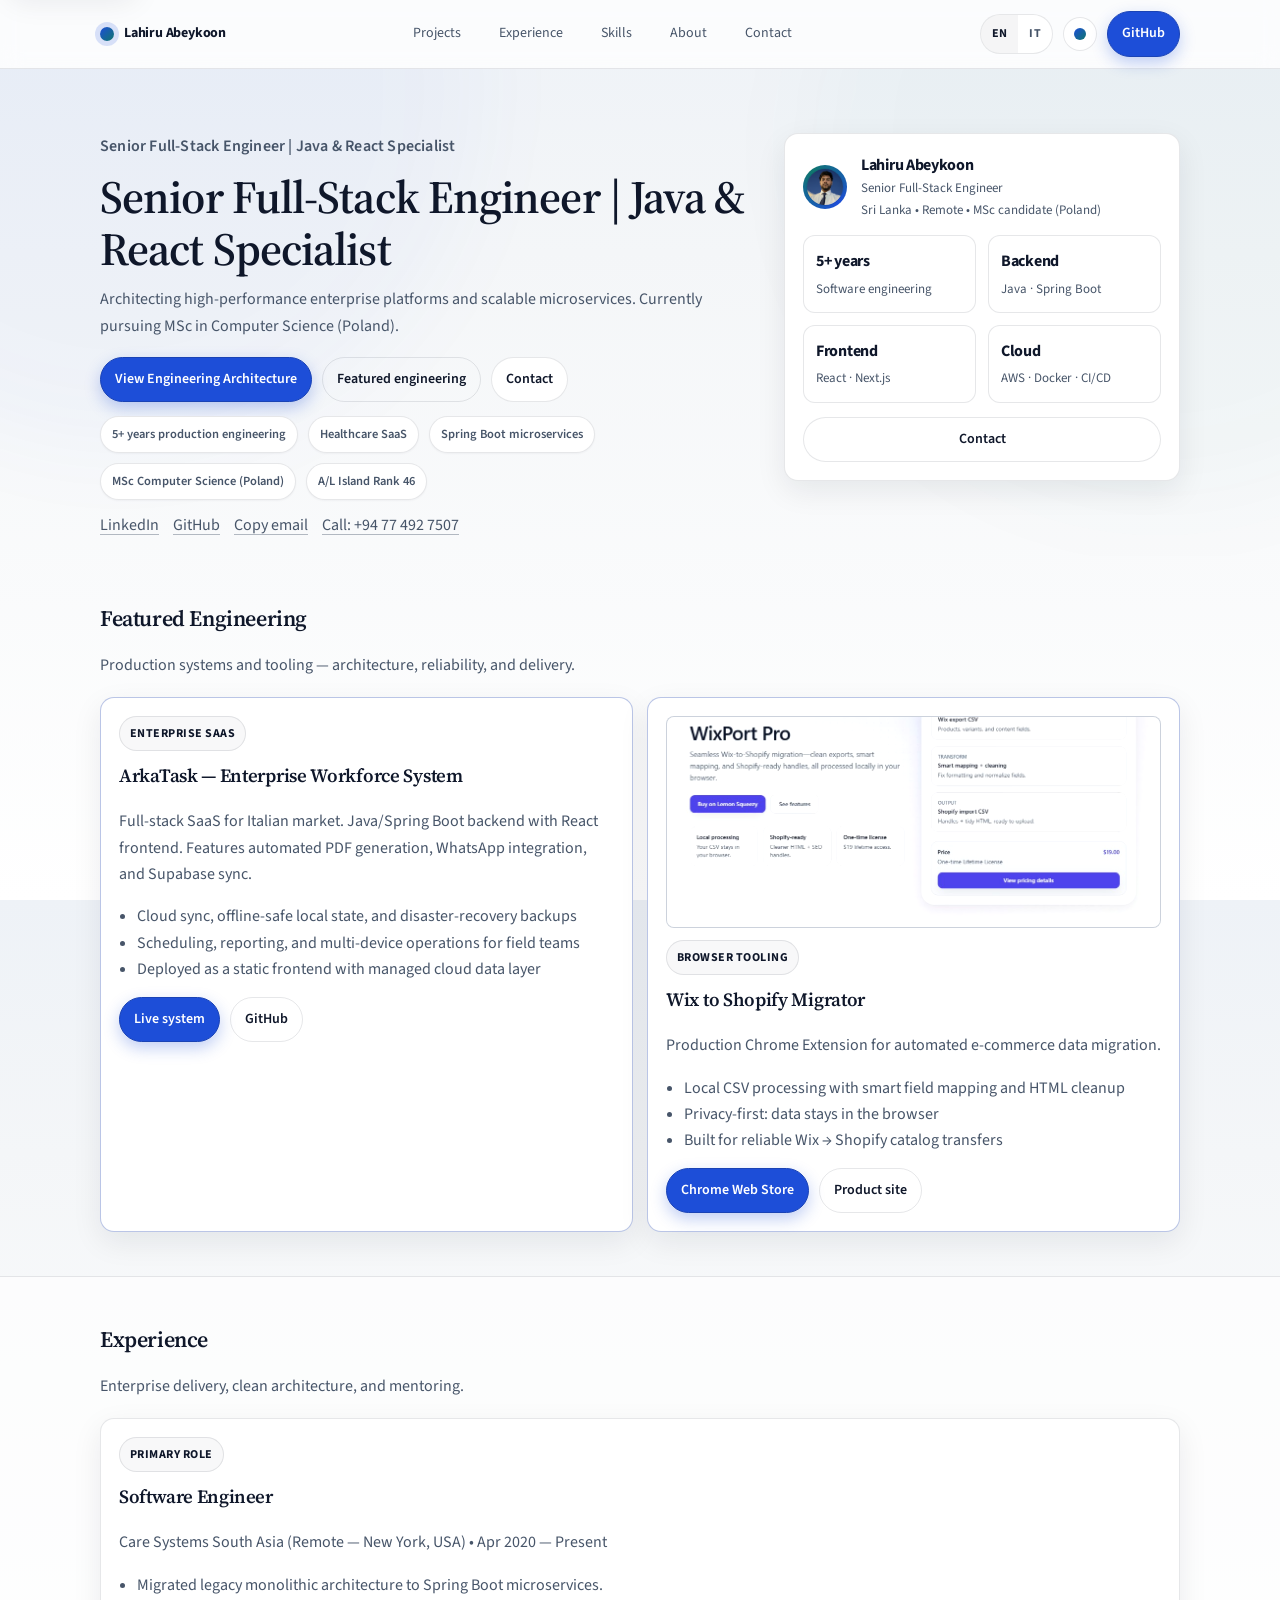
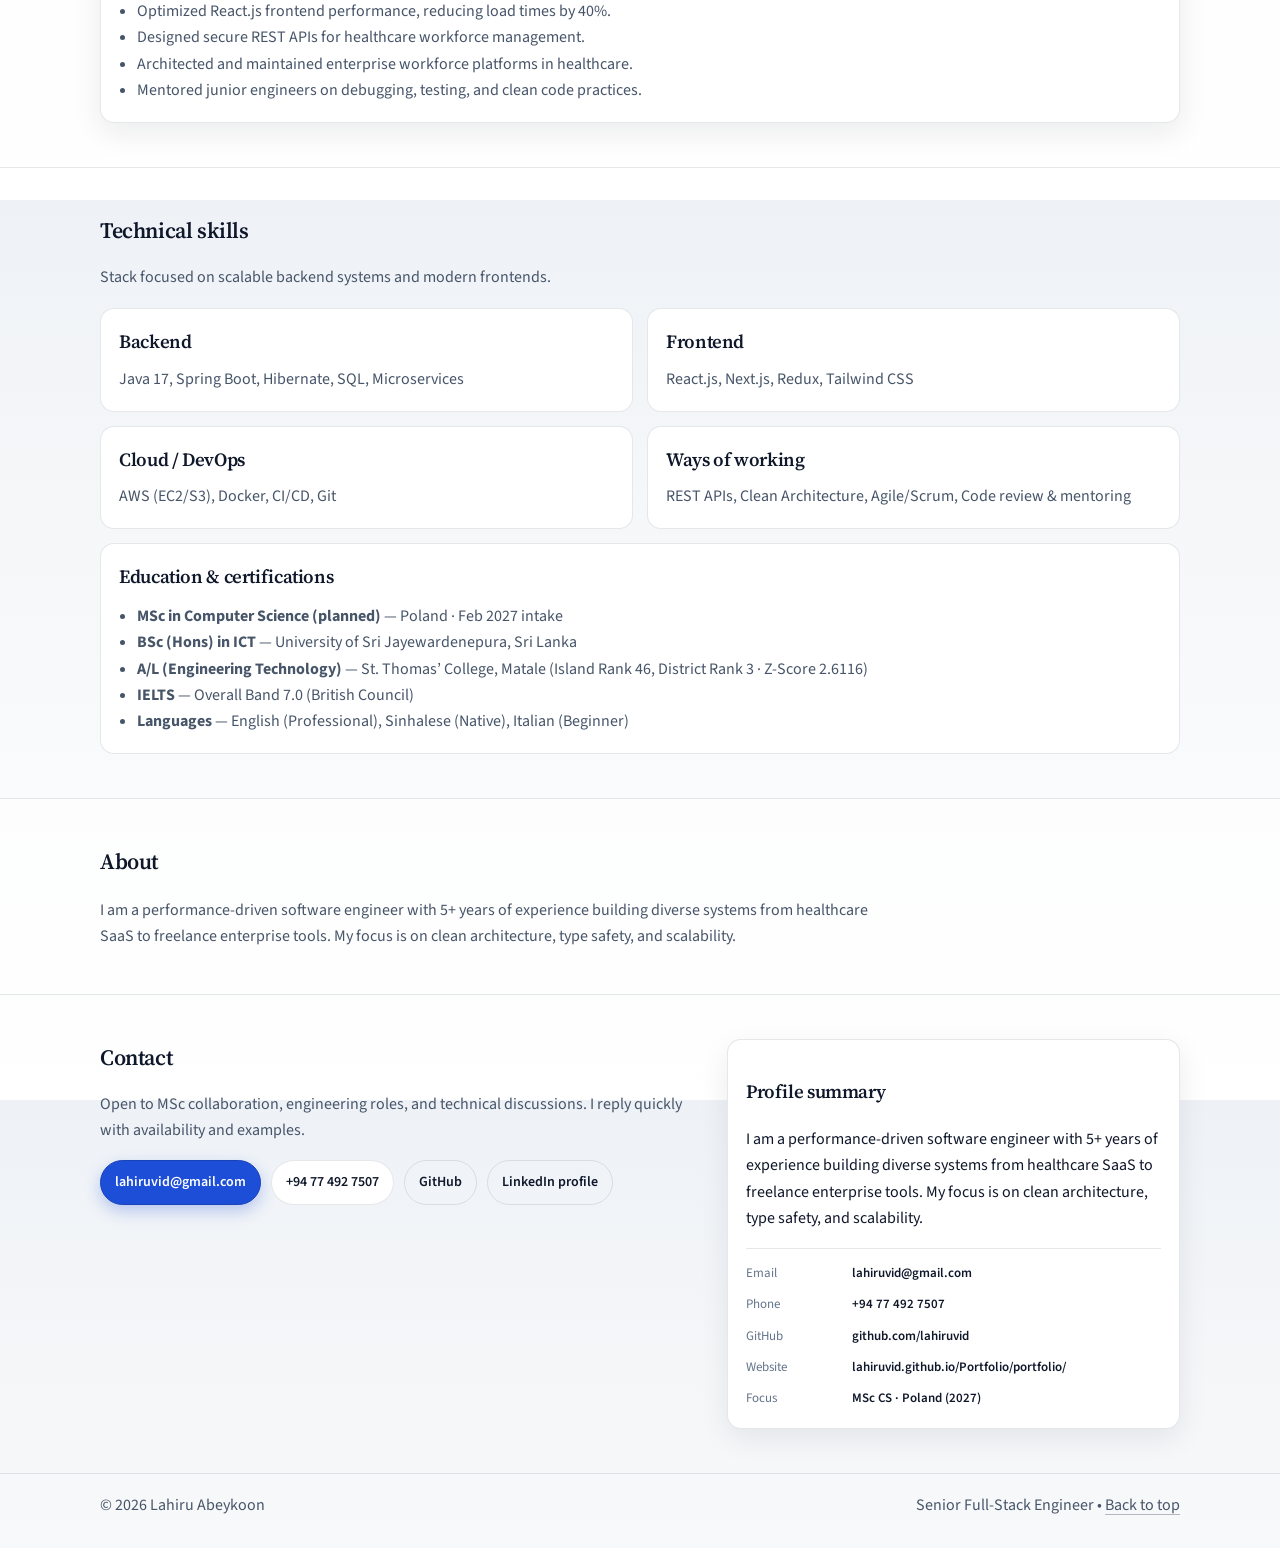
==== commit 16e34ccd: "Light academic theme for MSc applications; Chrome Web Store link for WixPort. Co-authored-by: Cursor" ====
--- a/portfolio/index.html
+++ b/portfolio/index.html
@@ -11,12 +11,12 @@
     <link rel="preconnect" href="https://fonts.googleapis.com" />
     <link rel="preconnect" href="https://fonts.gstatic.com" crossorigin />
     <link
-      href="https://fonts.googleapis.com/css2?family=Inter:wght@400;500;600;700&display=swap"
+      href="https://fonts.googleapis.com/css2?family=Source+Sans+3:wght@400;500;600;700&family=Source+Serif+4:opsz,wght@8..60,500;8..60,600;8..60,700&display=swap"
       rel="stylesheet"
     />
-    <link rel="stylesheet" href="./styles.css?v=20260718" />
+    <link rel="stylesheet" href="./styles.css?v=20260718b" />
   </head>
-  <body>
+  <body data-theme="light">
     <a class="skip" href="#content">Skip to content</a>
 
     <header class="header">
@@ -212,21 +212,21 @@
               <div class="pcard__actions">
                 <a
                   class="btn btn--primary"
-                  href="https://lahiruvid.github.io/wixport-pro/index.html"
+                  href="https://chromewebstore.google.com/detail/cbnhiggaonagmolcfjgljolmdihdiicn?utm_source=item-share-cb"
                   target="_blank"
                   rel="noreferrer"
                   data-i18n="feat.wix.live"
                 >
-                  Product site
+                  Chrome Web Store
                 </a>
                 <a
                   class="btn btn--ghost"
-                  href="https://github.com/lahiruvid/Wix-To-Shopify-chrome-extension"
+                  href="https://lahiruvid.github.io/wixport-pro/index.html"
                   target="_blank"
                   rel="noreferrer"
                   data-i18n="feat.wix.repo"
                 >
-                  Extension repo
+                  Product site
                 </a>
               </div>
             </article>
@@ -382,6 +382,6 @@
       </div>
     </footer>
 
-    <script src="./script.js?v=20260718"></script>
+    <script src="./script.js?v=20260718b"></script>
   </body>
 </html>
--- a/portfolio/styles.css
+++ b/portfolio/styles.css
@@ -1,34 +1,36 @@
-:root {
-  --bg: #070a10;
-  --bg2: #0b1020;
-  --text: rgba(255, 255, 255, 0.92);
-  --muted: rgba(255, 255, 255, 0.68);
-  --muted2: rgba(255, 255, 255, 0.56);
-  --card: rgba(255, 255, 255, 0.06);
+/* Academic / MSc-ready light theme by default */
+:root,
+[data-theme="light"] {
+  --bg: #f4f6f8;
+  --bg2: #ffffff;
+  --text: #0f172a;
+  --muted: #475569;
+  --muted2: #64748b;
+  --card: rgba(15, 23, 42, 0.04);
+  --card2: #ffffff;
+  --line: rgba(15, 23, 42, 0.10);
+  --shadow: 0 10px 30px rgba(15, 23, 42, 0.08);
+  --accent: #1d4ed8;
+  --accent2: #0f766e;
+  --good: #15803d;
+  --warn: #b45309;
+  --radius: 14px;
+  --radius2: 12px;
+  --container: 1080px;
+}
+
+[data-theme="dark"] {
+  --bg: #0f172a;
+  --bg2: #111827;
+  --text: rgba(248, 250, 252, 0.94);
+  --muted: rgba(226, 232, 240, 0.72);
+  --muted2: rgba(203, 213, 225, 0.58);
+  --card: rgba(255, 255, 255, 0.05);
   --card2: rgba(255, 255, 255, 0.04);
-  --line: rgba(255, 255, 255, 0.10);
-  --shadow: 0 18px 60px rgba(0, 0, 0, 0.38);
-  --accent: #8bf3ff;
-  --accent2: #b27bff;
-  --good: #86efac;
-  --warn: #fde68a;
-  --radius: 18px;
-  --radius2: 14px;
-  --container: 1120px;
-}
-
-[data-theme="light"] {
-  --bg: #f7f8ff;
-  --bg2: #ffffff;
-  --text: rgba(15, 18, 30, 0.92);
-  --muted: rgba(15, 18, 30, 0.68);
-  --muted2: rgba(15, 18, 30, 0.56);
-  --card: rgba(12, 18, 40, 0.06);
-  --card2: rgba(12, 18, 40, 0.04);
-  --line: rgba(12, 18, 40, 0.14);
-  --shadow: 0 18px 60px rgba(20, 25, 40, 0.16);
-  --accent: #0078ff;
-  --accent2: #7c3aed;
+  --line: rgba(255, 255, 255, 0.12);
+  --shadow: 0 14px 40px rgba(0, 0, 0, 0.35);
+  --accent: #60a5fa;
+  --accent2: #2dd4bf;
 }
 
 * { box-sizing: border-box; }
@@ -36,12 +38,24 @@
 
 body {
   margin: 0;
-  background: radial-gradient(1200px 800px at 20% 20%, rgba(139, 243, 255, 0.12), transparent 60%),
-    radial-gradient(1200px 800px at 80% 10%, rgba(178, 123, 255, 0.12), transparent 60%),
+  background:
+    linear-gradient(180deg, #eef2f7 0%, var(--bg) 28%, var(--bg2) 100%);
+  color: var(--text);
+  font-family: "Source Sans 3", system-ui, -apple-system, Segoe UI, Roboto, Arial, sans-serif;
+  line-height: 1.65;
+}
+
+[data-theme="dark"] body,
+body[data-theme="dark"] {
+  background:
+    radial-gradient(900px 500px at 15% 10%, rgba(96, 165, 250, 0.10), transparent 55%),
     linear-gradient(to bottom, var(--bg), var(--bg2));
-  color: var(--text);
-  font-family: Inter, system-ui, -apple-system, Segoe UI, Roboto, Arial, sans-serif;
-  line-height: 1.6;
+}
+
+h1, h2, h3 {
+  font-family: "Source Serif 4", Georgia, "Times New Roman", serif;
+  letter-spacing: -0.02em;
+  font-weight: 600;
 }
 
 a { color: inherit; text-decoration: none; }
@@ -169,18 +183,27 @@
 .btn:active { transform: translateY(1px); }
 .btn--full { width: 100%; }
 .btn--primary {
-  background: linear-gradient(135deg, var(--accent), var(--accent2));
-  color: rgba(10, 12, 20, 0.92);
+  background: var(--accent);
+  color: #ffffff;
+  border-color: color-mix(in srgb, var(--accent) 80%, #0f172a);
+  box-shadow: 0 6px 16px color-mix(in srgb, var(--accent) 28%, transparent);
+}
+.btn--primary:hover {
+  background: color-mix(in srgb, var(--accent) 88%, #0f172a);
 }
 .btn--secondary {
-  background: var(--card);
+  background: var(--bg2);
   border-color: var(--line);
+  color: var(--text);
 }
 .btn--ghost {
   background: transparent;
   border-color: var(--line);
-}
-.btn--ghost:hover, .btn--secondary:hover { background: var(--card2); }
+  color: var(--text);
+}
+.btn--ghost:hover, .btn--secondary:hover {
+  background: color-mix(in srgb, var(--card) 80%, var(--bg2));
+}
 
 .hero {
   position: relative;
@@ -221,12 +244,18 @@
 
 .chips { display: flex; flex-wrap: wrap; gap: 10px; margin: 12px 0 12px; }
 .chip {
-  padding: 8px 10px;
-  border-radius: 999px;
-  background: var(--card2);
-  border: 1px solid var(--line);
-  font-size: 13px;
+  padding: 7px 11px;
+  border-radius: 999px;
+  background: #ffffff;
+  border: 1px solid var(--line);
+  font-size: 12.5px;
+  font-weight: 600;
   color: var(--muted);
+  box-shadow: 0 1px 2px rgba(15, 23, 42, 0.04);
+}
+[data-theme="dark"] .chip {
+  background: var(--card2);
+  box-shadow: none;
 }
 
 .hero__links {
@@ -251,13 +280,13 @@
 
 .hero__card { position: relative; }
 .card {
-  background: color-mix(in srgb, var(--card) 92%, transparent);
+  background: var(--bg2);
   border: 1px solid var(--line);
   border-radius: var(--radius);
   box-shadow: var(--shadow);
   padding: 18px;
 }
-.card--soft { background: color-mix(in srgb, var(--card2) 95%, transparent); }
+.card--soft { background: var(--bg2); }
 
 .card__top { display: flex; gap: 14px; align-items: center; }
 .avatar { width: 44px; height: 44px; position: relative; }
@@ -314,8 +343,12 @@
   filter: blur(40px);
   opacity: 0.72;
 }
-.glow--a { left: -240px; top: -220px; background: rgba(139, 243, 255, 0.16); }
-.glow--b { right: -240px; top: -160px; background: rgba(178, 123, 255, 0.16); }
+.glow { opacity: 0.35; filter: blur(50px); }
+.glow--a { left: -240px; top: -220px; background: rgba(29, 78, 216, 0.10); }
+.glow--b { right: -240px; top: -160px; background: rgba(15, 118, 110, 0.08); }
+[data-theme="dark"] .glow { opacity: 0.55; }
+[data-theme="dark"] .glow--a { background: rgba(96, 165, 250, 0.14); }
+[data-theme="dark"] .glow--b { background: rgba(45, 212, 191, 0.10); }
 .grid {
   position: absolute;
   inset: 0;
@@ -323,7 +356,7 @@
     linear-gradient(to right, color-mix(in srgb, var(--line) 55%, transparent) 1px, transparent 1px),
     linear-gradient(to bottom, color-mix(in srgb, var(--line) 55%, transparent) 1px, transparent 1px);
   background-size: 92px 92px;
-  opacity: 0.08;
+  opacity: 0.04;
   mask-image: radial-gradient(ellipse at 40% 15%, rgba(0,0,0,1) 10%, rgba(0,0,0,0) 72%);
 }
 
@@ -346,18 +379,19 @@
   gap: 14px;
 }
 .pcard {
-  background: var(--card2);
+  background: var(--bg2);
   border: 1px solid var(--line);
   border-radius: var(--radius);
   padding: 18px;
+  box-shadow: 0 4px 16px rgba(15, 23, 42, 0.05);
 }
 .pcard__media {
   border-radius: calc(var(--radius) - 6px);
   border: 1px solid var(--line);
   overflow: hidden;
-  background: rgba(0, 0, 0, 0.16);
+  background: #e2e8f0;
   margin-bottom: 12px;
-  box-shadow: 0 16px 50px rgba(0, 0, 0, 0.22);
+  box-shadow: none;
 }
 .pcard__media img {
   width: 100%;
@@ -380,12 +414,9 @@
   grid-template-columns: repeat(2, minmax(0, 1fr));
 }
 .pcard--featured {
-  background: linear-gradient(
-      145deg,
-      color-mix(in srgb, var(--accent) 10%, transparent),
-      color-mix(in srgb, var(--accent2) 8%, transparent)
-    ),
-    var(--card2);
+  background: var(--bg2);
+  box-shadow: var(--shadow);
+  border-color: color-mix(in srgb, var(--accent) 22%, var(--line));
 }
 .badge {
   display: inline-flex;
@@ -401,13 +432,9 @@
   background: color-mix(in srgb, var(--card) 80%, transparent);
 }
 .titem--featured {
-  border-color: color-mix(in srgb, var(--accent) 35%, var(--line));
-  background: linear-gradient(
-      140deg,
-      color-mix(in srgb, var(--accent) 12%, transparent),
-      transparent 55%
-    ),
-    var(--card2);
+  border-color: color-mix(in srgb, var(--accent) 28%, var(--line));
+  background: var(--bg2);
+  box-shadow: var(--shadow);
 }
 .about__text {
   max-width: 780px;
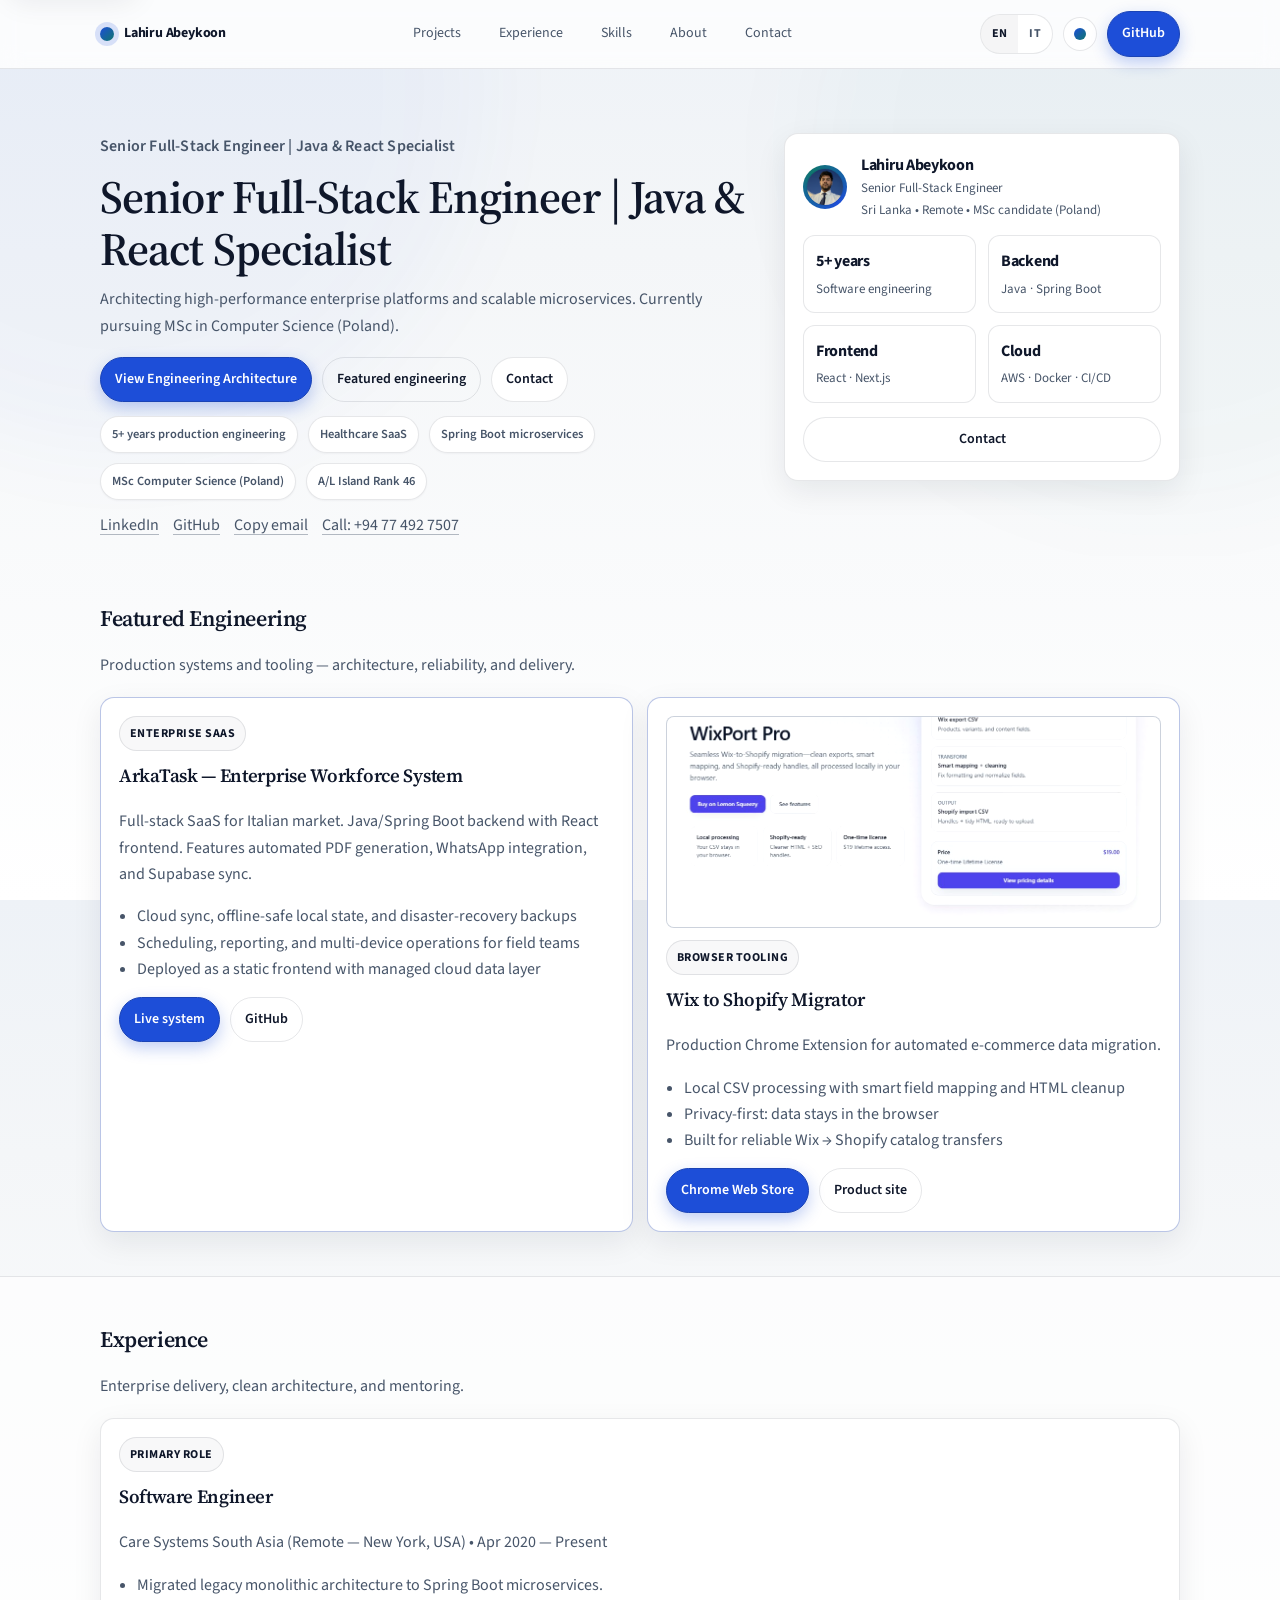
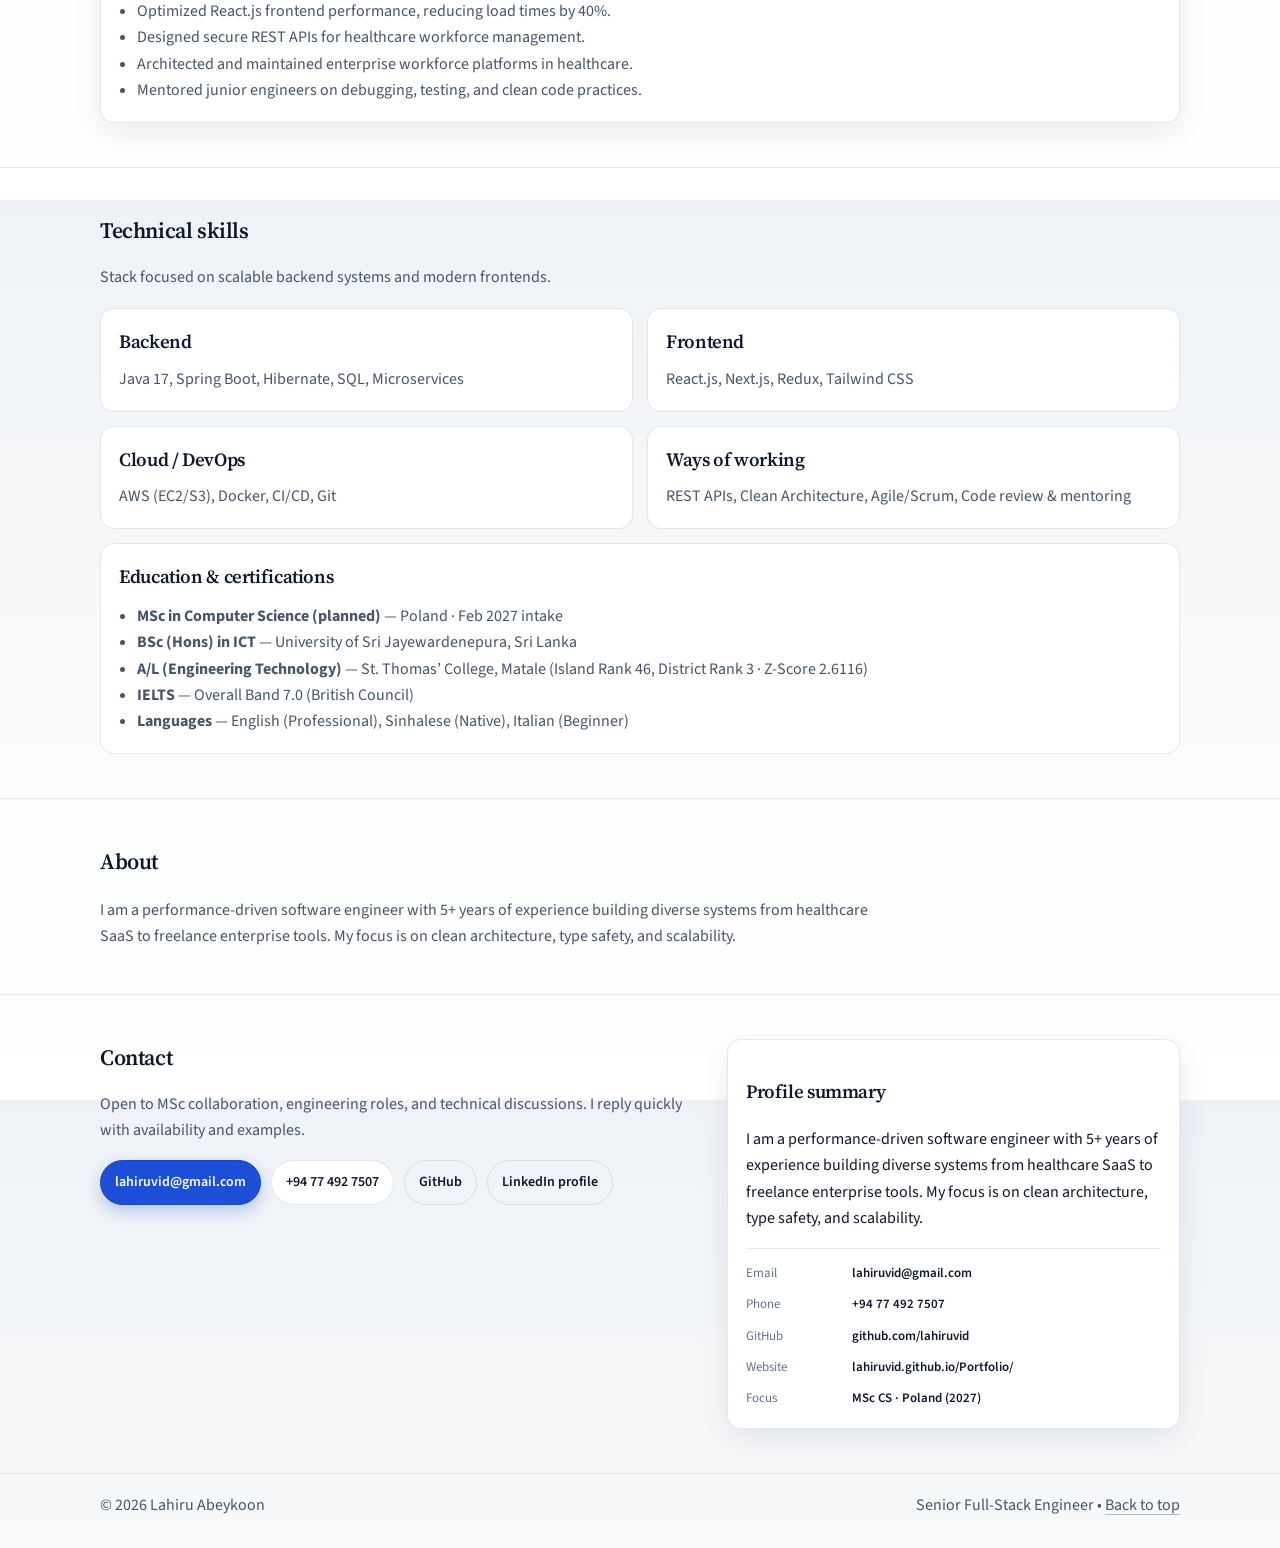
==== commit 19e13057: "Serve portfolio at repo root for cleaner GitHub Pages URL. Co-authored-by: Cursor <cursoragent@curso" ====
--- a/portfolio/index.html
+++ b/portfolio/index.html
@@ -1,387 +1,16 @@
 <!doctype html>
-<html lang="en" data-lang="en" translate="no" class="notranslate">
+<html lang="en">
   <head>
     <meta charset="UTF-8" />
-    <meta name="viewport" content="width=device-width, initial-scale=1.0" />
-    <meta
-      name="description"
-      content="Lahiru Abeykoon — Senior Full-Stack Engineer (Java & React). Enterprise platforms, microservices, and MSc Computer Science candidate (Poland)."
-    />
-    <title>Lahiru Abeykoon — Senior Full-Stack Engineer</title>
-    <link rel="preconnect" href="https://fonts.googleapis.com" />
-    <link rel="preconnect" href="https://fonts.gstatic.com" crossorigin />
-    <link
-      href="https://fonts.googleapis.com/css2?family=Source+Sans+3:wght@400;500;600;700&family=Source+Serif+4:opsz,wght@8..60,500;8..60,600;8..60,700&display=swap"
-      rel="stylesheet"
-    />
-    <link rel="stylesheet" href="./styles.css?v=20260718b" />
+    <meta http-equiv="refresh" content="0; url=../" />
+    <link rel="canonical" href="https://lahiruvid.github.io/Portfolio/" />
+    <meta name="robots" content="noindex" />
+    <title>Redirecting…</title>
+    <script>
+      location.replace("../");
+    </script>
   </head>
-  <body data-theme="light">
-    <a class="skip" href="#content">Skip to content</a>
-
-    <header class="header">
-      <div class="container header__inner">
-        <a class="brand" href="#top" aria-label="Back to top">
-          <span class="brand__mark" aria-hidden="true"></span>
-          <span class="brand__text">Lahiru Abeykoon</span>
-        </a>
-
-        <nav class="nav" aria-label="Primary">
-          <a href="#projects" data-i18n="nav.projects">Projects</a>
-          <a href="#experience" data-i18n="nav.experience">Experience</a>
-          <a href="#skills" data-i18n="nav.skills">Skills</a>
-          <a href="#about" data-i18n="nav.about">About</a>
-          <a href="#contact" data-i18n="nav.contact">Contact</a>
-        </nav>
-
-        <div class="header__actions">
-          <div class="seg notranslate" role="group" aria-label="Language" translate="no" data-notranslate="true">
-            <button class="seg__btn notranslate" id="langEN" type="button" aria-pressed="true" translate="no">EN</button>
-            <button class="seg__btn notranslate" id="langIT" type="button" aria-pressed="false" translate="no">IT</button>
-          </div>
-          <button class="iconbtn" id="themeToggle" type="button" aria-label="Toggle theme">
-            <span class="iconbtn__dot" aria-hidden="true"></span>
-          </button>
-          <a class="btn btn--primary" href="https://github.com/lahiruvid" target="_blank" rel="noreferrer" data-i18n="cta.github">
-            GitHub
-          </a>
-        </div>
-      </div>
-    </header>
-
-    <main id="content">
-      <section class="hero" id="top">
-        <div class="container hero__inner">
-          <div class="hero__copy">
-            <p class="eyebrow" data-i18n="hero.eyebrow">Senior Full-Stack Engineer | Java &amp; React Specialist</p>
-            <h1>
-              <span data-i18n="hero.h1">Senior Full-Stack Engineer | Java &amp; React Specialist</span>
-            </h1>
-            <p class="lead">
-              <span data-i18n="hero.lead">
-                Architecting high-performance enterprise platforms and scalable microservices. Currently pursuing MSc in Computer Science (Poland).
-              </span>
-            </p>
-
-            <div class="hero__cta">
-              <a
-                class="btn btn--primary"
-                href="https://github.com/lahiruvid"
-                target="_blank"
-                rel="noreferrer"
-                data-i18n="cta.architecture"
-              >
-                View Engineering Architecture
-              </a>
-              <a class="btn btn--ghost" href="#projects" data-i18n="cta.viewProjects">Featured engineering</a>
-              <a class="btn btn--secondary" href="#contact" data-i18n="cta.contact">Contact</a>
-            </div>
-
-            <div class="chips" aria-label="Quick highlights">
-              <span class="chip" data-i18n="chip.years">5+ years production engineering</span>
-              <span class="chip" data-i18n="chip.health">Healthcare SaaS</span>
-              <span class="chip" data-i18n="chip.api">Spring Boot microservices</span>
-              <span class="chip" data-i18n="chip.msc">MSc Computer Science (Poland)</span>
-              <span class="chip" data-i18n="chip.rank">A/L Island Rank 46</span>
-            </div>
-
-            <div class="hero__links">
-              <a class="link" href="https://www.linkedin.com/in/lahiru-abeykoon-052228202" target="_blank" rel="noreferrer">
-                LinkedIn
-              </a>
-              <a class="link" href="https://github.com/lahiruvid" target="_blank" rel="noreferrer">GitHub</a>
-              <button class="link link--button" type="button" id="copyEmail" data-copy="lahiruvid@gmail.com">
-                <span data-i18n="link.copyEmail">Copy email</span>
-              </button>
-              <a class="link" href="tel:+94774927507"><span data-i18n="link.call">Call</span>: +94 77 492 7507</a>
-            </div>
-          </div>
-
-          <aside class="hero__card" aria-label="Profile card">
-            <div class="card">
-              <div class="card__top">
-                <div class="avatar" aria-hidden="true">
-                  <span class="avatar__ring"></span>
-                  <img class="avatar__img" src="./assets/lahiru-profile.png" alt="Lahiru Abeykoon profile photo" />
-                </div>
-                <div class="card__meta">
-                  <div class="card__name">Lahiru Abeykoon</div>
-                  <div class="card__role" data-i18n="card.role">Senior Full-Stack Engineer</div>
-                  <div class="card__loc" data-i18n="card.loc">Sri Lanka • Remote • MSc candidate (Poland)</div>
-                </div>
-              </div>
-
-              <div class="card__grid" role="list">
-                <div class="stat" role="listitem">
-                  <div class="stat__k">5+ years</div>
-                  <div class="stat__v" data-i18n="stat.software">Software engineering</div>
-                </div>
-                <div class="stat" role="listitem">
-                  <div class="stat__k">Backend</div>
-                  <div class="stat__v">Java · Spring Boot</div>
-                </div>
-                <div class="stat" role="listitem">
-                  <div class="stat__k">Frontend</div>
-                  <div class="stat__v">React · Next.js</div>
-                </div>
-                <div class="stat" role="listitem">
-                  <div class="stat__k">Cloud</div>
-                  <div class="stat__v">AWS · Docker · CI/CD</div>
-                </div>
-              </div>
-
-              <div class="card__footer">
-                <a class="btn btn--secondary btn--full" href="#contact" data-i18n="nav.contact">Contact</a>
-              </div>
-            </div>
-          </aside>
-        </div>
-
-        <div class="hero__bg" aria-hidden="true">
-          <div class="glow glow--a"></div>
-          <div class="glow glow--b"></div>
-          <div class="grid"></div>
-        </div>
-      </section>
-
-      <section class="section" id="projects">
-        <div class="container">
-          <div class="section__head">
-            <h2 data-i18n="projects.h2">Featured Engineering</h2>
-            <p class="muted" data-i18n="projects.sub">
-              Production systems and tooling — architecture, reliability, and delivery.
-            </p>
-          </div>
-
-          <div class="cards cards--featured">
-            <article class="pcard pcard--featured">
-              <div class="pcard__top">
-                <p class="badge" data-i18n="feat.badge1">Enterprise SaaS</p>
-                <h3 data-i18n="feat.arka.h3">ArkaTask — Enterprise Workforce System</h3>
-                <p class="muted" data-i18n="feat.arka.p">
-                  Full-stack SaaS for Italian market. Java/Spring Boot backend with React frontend. Features automated PDF generation, WhatsApp integration, and Supabase sync.
-                </p>
-              </div>
-              <ul class="pcard__bullets">
-                <li data-i18n="feat.arka.b1">Cloud sync, offline-safe local state, and disaster-recovery backups</li>
-                <li data-i18n="feat.arka.b2">Scheduling, reporting, and multi-device operations for field teams</li>
-                <li data-i18n="feat.arka.b3">Deployed as a static frontend with managed cloud data layer</li>
-              </ul>
-              <div class="pcard__actions">
-                <a
-                  class="btn btn--primary"
-                  href="https://okithaservicesrlitaly.pages.dev"
-                  target="_blank"
-                  rel="noreferrer"
-                  data-i18n="feat.arka.live"
-                >
-                  Live system
-                </a>
-                <a
-                  class="btn btn--ghost"
-                  href="https://github.com/lahiruvid/arkatask"
-                  target="_blank"
-                  rel="noreferrer"
-                  data-i18n="feat.arka.repo"
-                >
-                  GitHub
-                </a>
-              </div>
-            </article>
-
-            <article class="pcard pcard--featured">
-              <div class="pcard__media">
-                <img
-                  src="./assets/wixport-desktop.png"
-                  alt="WixPort Pro Chrome extension screenshot"
-                  loading="lazy"
-                />
-              </div>
-              <div class="pcard__top">
-                <p class="badge" data-i18n="feat.badge2">Browser tooling</p>
-                <h3 data-i18n="feat.wix.h3">Wix to Shopify Migrator</h3>
-                <p class="muted" data-i18n="feat.wix.p">
-                  Production Chrome Extension for automated e-commerce data migration.
-                </p>
-              </div>
-              <ul class="pcard__bullets">
-                <li data-i18n="feat.wix.b1">Local CSV processing with smart field mapping and HTML cleanup</li>
-                <li data-i18n="feat.wix.b2">Privacy-first: data stays in the browser</li>
-                <li data-i18n="feat.wix.b3">Built for reliable Wix → Shopify catalog transfers</li>
-              </ul>
-              <div class="pcard__actions">
-                <a
-                  class="btn btn--primary"
-                  href="https://chromewebstore.google.com/detail/cbnhiggaonagmolcfjgljolmdihdiicn?utm_source=item-share-cb"
-                  target="_blank"
-                  rel="noreferrer"
-                  data-i18n="feat.wix.live"
-                >
-                  Chrome Web Store
-                </a>
-                <a
-                  class="btn btn--ghost"
-                  href="https://lahiruvid.github.io/wixport-pro/index.html"
-                  target="_blank"
-                  rel="noreferrer"
-                  data-i18n="feat.wix.repo"
-                >
-                  Product site
-                </a>
-              </div>
-            </article>
-          </div>
-        </div>
-      </section>
-
-      <section class="section section--alt" id="experience">
-        <div class="container">
-          <div class="section__head">
-            <h2 data-i18n="exp.h2">Experience</h2>
-            <p class="muted" data-i18n="exp.sub">
-              Enterprise delivery, clean architecture, and mentoring.
-            </p>
-          </div>
-
-          <div class="timeline">
-            <article class="titem titem--featured">
-              <div class="titem__role">
-                <p class="badge" data-i18n="exp.badge">Primary role</p>
-                <h3 data-i18n="exp.role1">Software Engineer</h3>
-                <p class="muted">
-                  <span data-i18n="exp.company1">Care Systems South Asia (Remote — New York, USA) • Apr 2020 — Present</span>
-                </p>
-              </div>
-              <ul class="titem__bullets">
-                <li data-i18n="exp.b11">Migrated legacy monolithic architecture to Spring Boot microservices.</li>
-                <li data-i18n="exp.b12">Optimized React.js frontend performance, reducing load times by 40%.</li>
-                <li data-i18n="exp.b13">Designed secure REST APIs for healthcare workforce management.</li>
-                <li data-i18n="exp.b14">Architected and maintained enterprise workforce platforms in healthcare.</li>
-                <li data-i18n="exp.b15">Mentored junior engineers on debugging, testing, and clean code practices.</li>
-              </ul>
-            </article>
-          </div>
-        </div>
-      </section>
-
-      <section class="section" id="skills">
-        <div class="container">
-          <div class="section__head">
-            <h2 data-i18n="skills.h2">Technical skills</h2>
-            <p class="muted" data-i18n="skills.sub">
-              Stack focused on scalable backend systems and modern frontends.
-            </p>
-          </div>
-
-          <div class="skills">
-            <div class="skill">
-              <h3 data-i18n="skills.backend">Backend</h3>
-              <p>Java 17, Spring Boot, Hibernate, SQL, Microservices</p>
-            </div>
-            <div class="skill">
-              <h3 data-i18n="skills.frontend">Frontend</h3>
-              <p>React.js, Next.js, Redux, Tailwind CSS</p>
-            </div>
-            <div class="skill">
-              <h3 data-i18n="skills.cloud">Cloud / DevOps</h3>
-              <p>AWS (EC2/S3), Docker, CI/CD, Git</p>
-            </div>
-            <div class="skill">
-              <h3 data-i18n="skills.ways">Ways of working</h3>
-              <p>REST APIs, Clean Architecture, Agile/Scrum, Code review &amp; mentoring</p>
-            </div>
-          </div>
-
-          <div class="edu">
-            <h3 data-i18n="edu.h3">Education &amp; certifications</h3>
-            <ul class="edu__list">
-              <li>
-                <strong data-i18n="edu.d0">MSc in Computer Science (planned)</strong> —
-                <span data-i18n="edu.d0s">Poland · Feb 2027 intake</span>
-              </li>
-              <li>
-                <strong data-i18n="edu.d1">BSc (Hons) in ICT</strong> —
-                <span data-i18n="edu.d1s">University of Sri Jayewardenepura, Sri Lanka</span>
-              </li>
-              <li>
-                <strong data-i18n="edu.d2">A/L (Engineering Technology)</strong> —
-                <span data-i18n="edu.d2s">St. Thomas’ College, Matale</span>
-                <span class="muted" data-i18n="edu.d2x">(Island Rank 46, District Rank 3 · Z-Score 2.6116)</span>
-              </li>
-              <li>
-                <strong data-i18n="edu.d4">IELTS</strong> —
-                <span data-i18n="edu.d4s">Overall Band 7.0 (British Council)</span>
-              </li>
-              <li>
-                <strong data-i18n="edu.d5">Languages</strong> —
-                <span data-i18n="edu.d5s">English (Professional), Sinhalese (Native), Italian (Beginner)</span>
-              </li>
-            </ul>
-          </div>
-        </div>
-      </section>
-
-      <section class="section section--alt" id="about">
-        <div class="container">
-          <div class="section__head">
-            <h2 data-i18n="about.h2">About</h2>
-          </div>
-          <p class="lead about__text" data-i18n="about.p">
-            I am a performance-driven software engineer with 5+ years of experience building diverse systems from healthcare SaaS to freelance enterprise tools. My focus is on clean architecture, type safety, and scalability.
-          </p>
-        </div>
-      </section>
-
-      <section class="section" id="contact">
-        <div class="container">
-          <div class="contact">
-            <div class="contact__copy">
-              <h2 data-i18n="contact.h2">Contact</h2>
-              <p class="muted">
-                <span data-i18n="contact.sub">
-                  Open to MSc collaboration, engineering roles, and technical discussions. I reply quickly with availability and examples.
-                </span>
-              </p>
-              <div class="contact__links">
-                <a class="btn btn--primary" href="mailto:lahiruvid@gmail.com">lahiruvid@gmail.com</a>
-                <a class="btn btn--secondary" href="tel:+94774927507">+94 77 492 7507</a>
-                <a class="btn btn--ghost" href="https://github.com/lahiruvid" target="_blank" rel="noreferrer">GitHub</a>
-                <a class="btn btn--ghost" href="https://www.linkedin.com/in/lahiru-abeykoon-052228202" target="_blank" rel="noreferrer">
-                  <span data-i18n="contact.linkedin">LinkedIn profile</span>
-                </a>
-              </div>
-            </div>
-
-            <div class="contact__card card card--soft">
-              <h3 data-i18n="pitch.h3">Profile summary</h3>
-              <p>
-                <span data-i18n="pitch.p">
-                  I am a performance-driven software engineer with 5+ years of experience building diverse systems from healthcare SaaS to freelance enterprise tools. My focus is on clean architecture, type safety, and scalability.
-                </span>
-              </p>
-              <div class="divider" role="separator" aria-hidden="true"></div>
-              <div class="kvs">
-                <div class="kv"><span class="kv__k">Email</span><span class="kv__v">lahiruvid@gmail.com</span></div>
-                <div class="kv"><span class="kv__k">Phone</span><span class="kv__v">+94 77 492 7507</span></div>
-                <div class="kv"><span class="kv__k">GitHub</span><span class="kv__v">github.com/lahiruvid</span></div>
-                <div class="kv"><span class="kv__k">Website</span><span class="kv__v">lahiruvid.github.io/Portfolio/portfolio/</span></div>
-                <div class="kv"><span class="kv__k" data-i18n="kv.location">Focus</span><span class="kv__v" data-i18n="kv.locationVal">MSc CS · Poland (2027)</span></div>
-              </div>
-            </div>
-          </div>
-        </div>
-      </section>
-    </main>
-
-    <footer class="footer">
-      <div class="container footer__inner">
-        <span class="muted">© <span id="year"></span> Lahiru Abeykoon</span>
-        <span class="muted">
-          Senior Full-Stack Engineer • <a class="link" href="#top">Back to top</a>
-        </span>
-      </div>
-    </footer>
-
-    <script src="./script.js?v=20260718b"></script>
+  <body>
+    <p><a href="../">Continue to portfolio</a></p>
   </body>
 </html>
